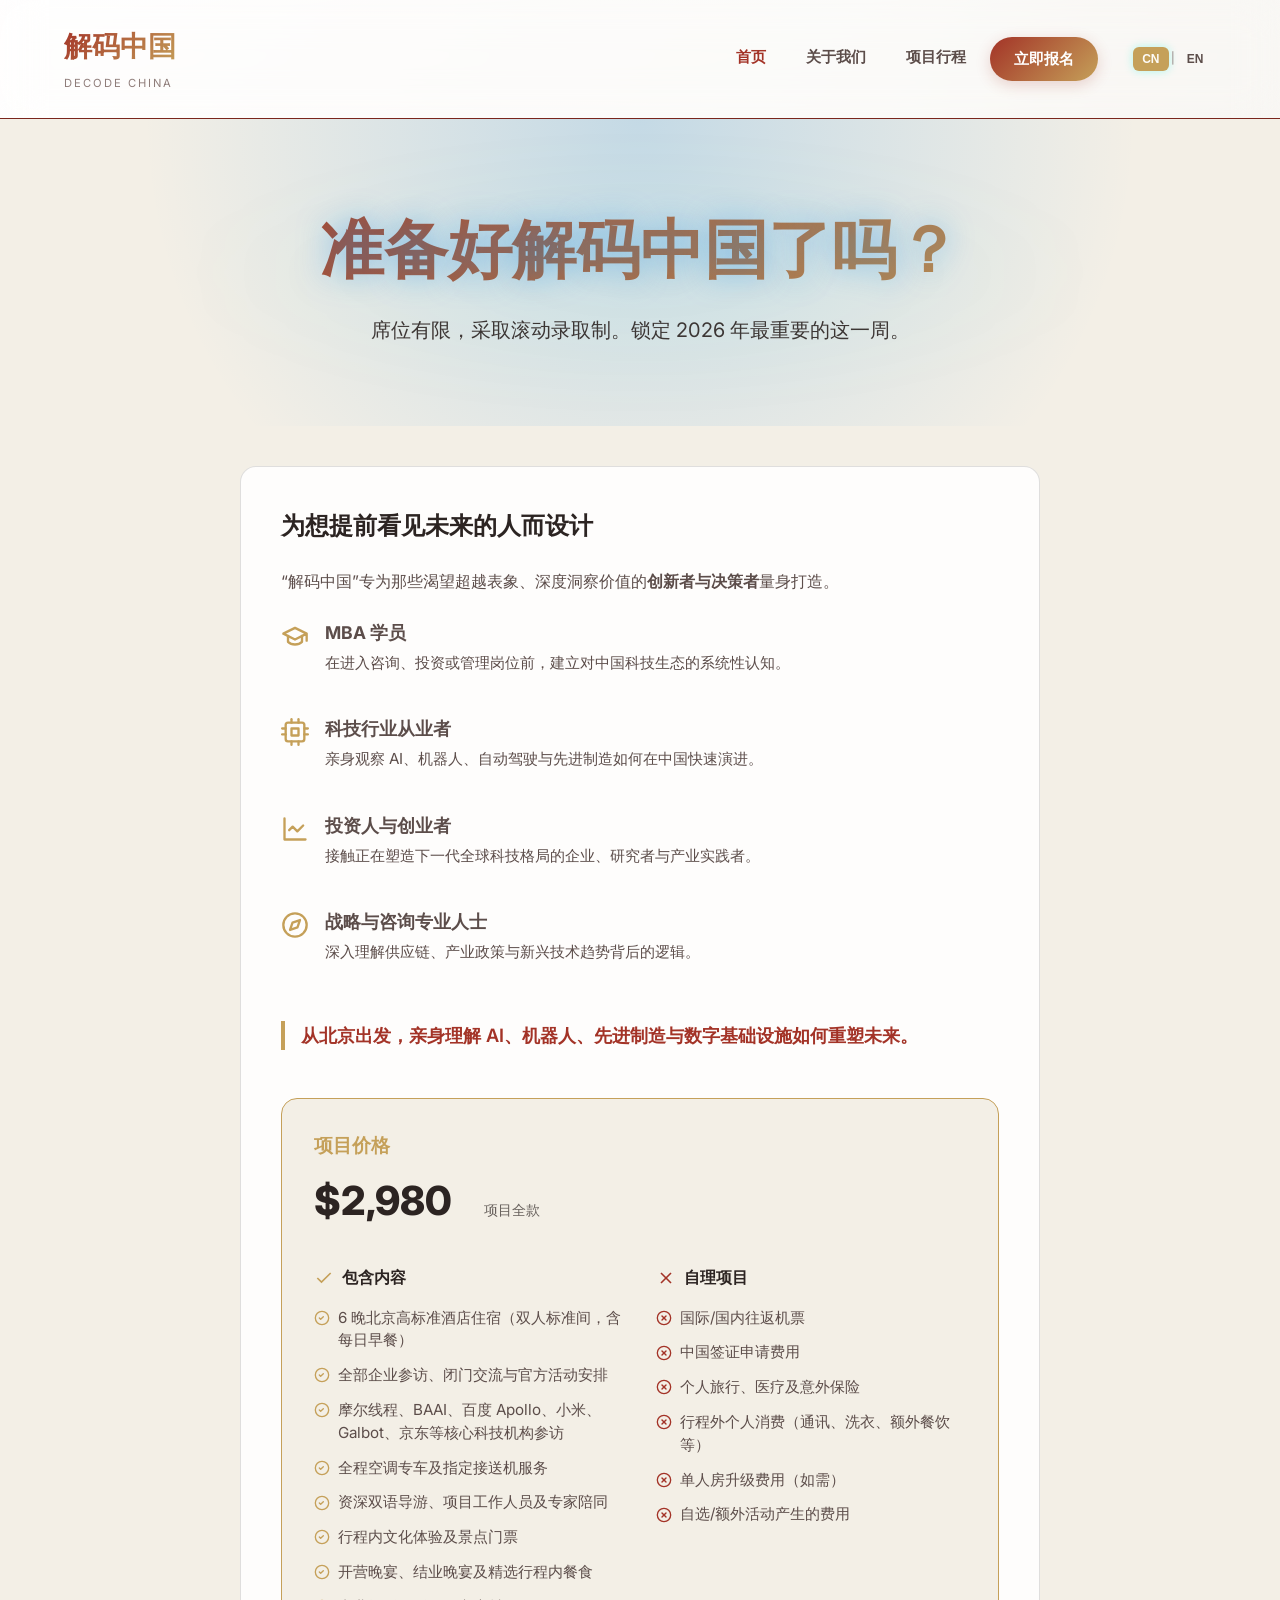
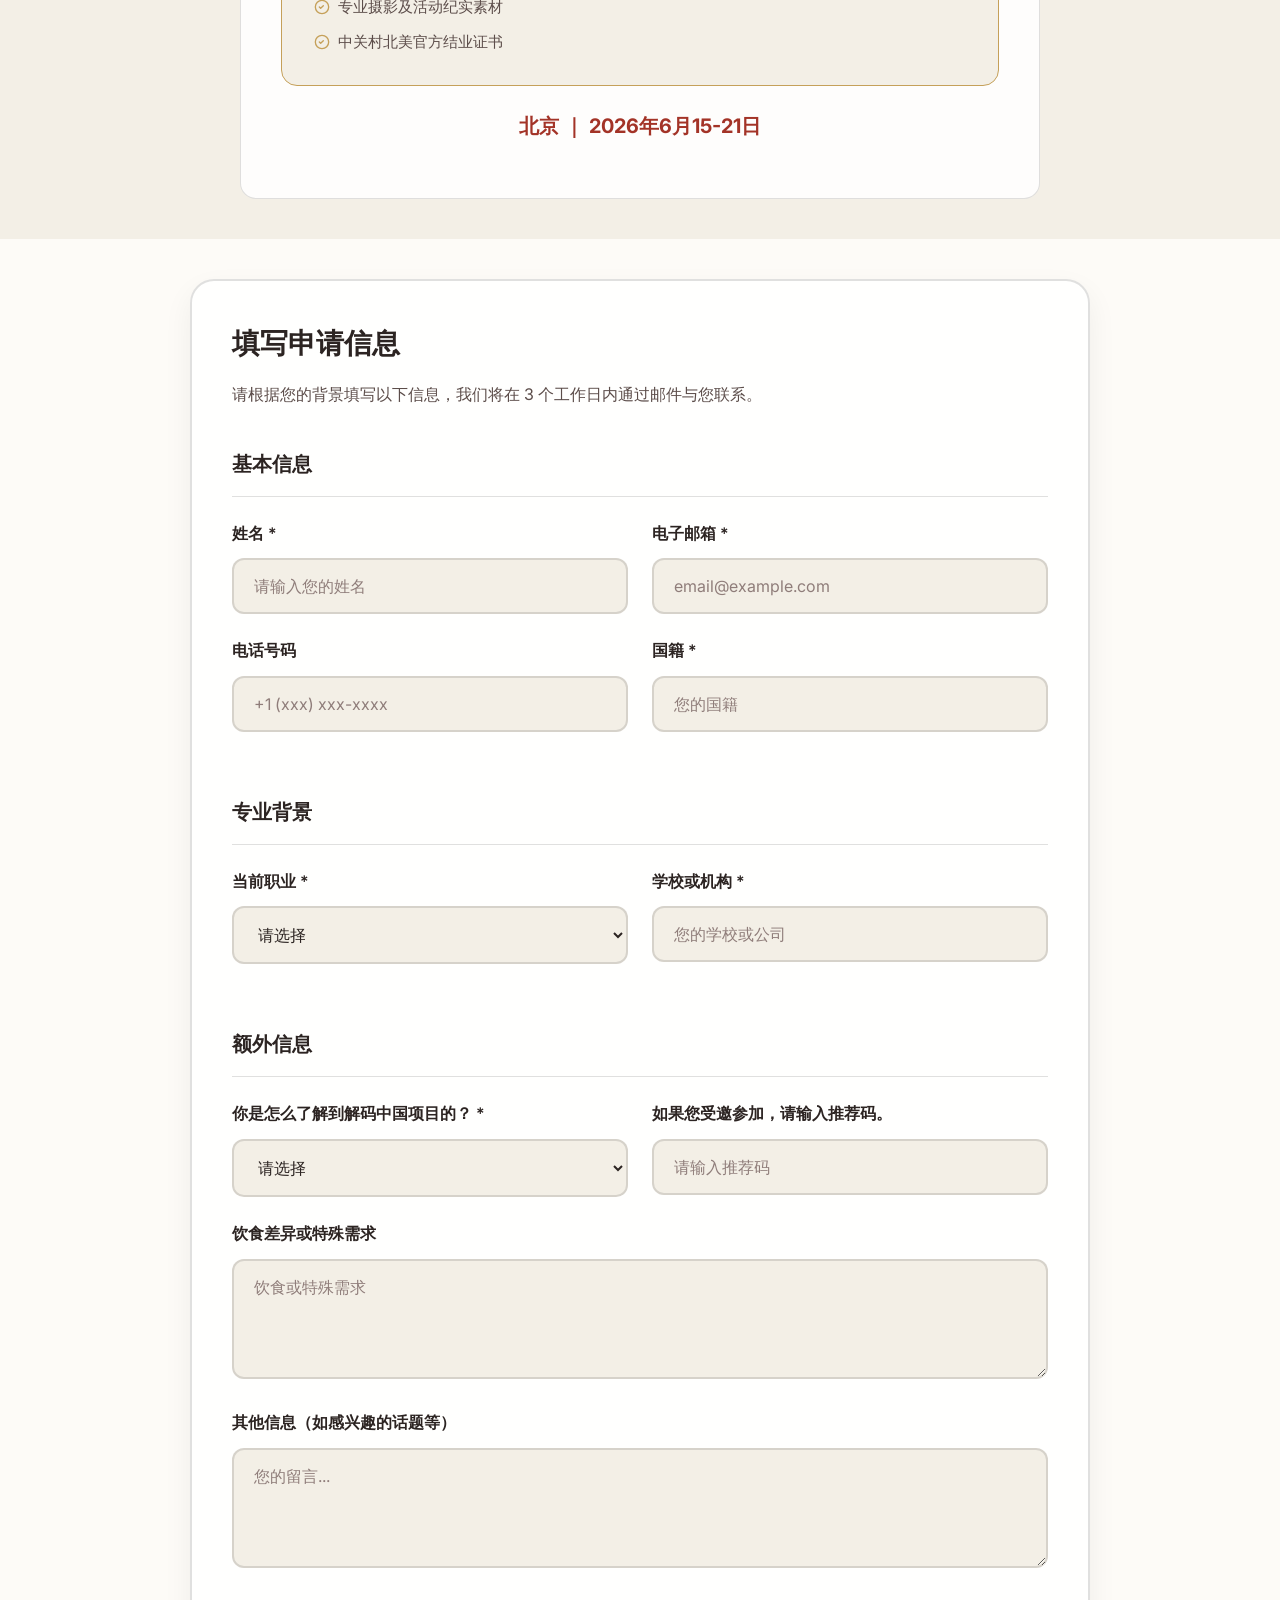
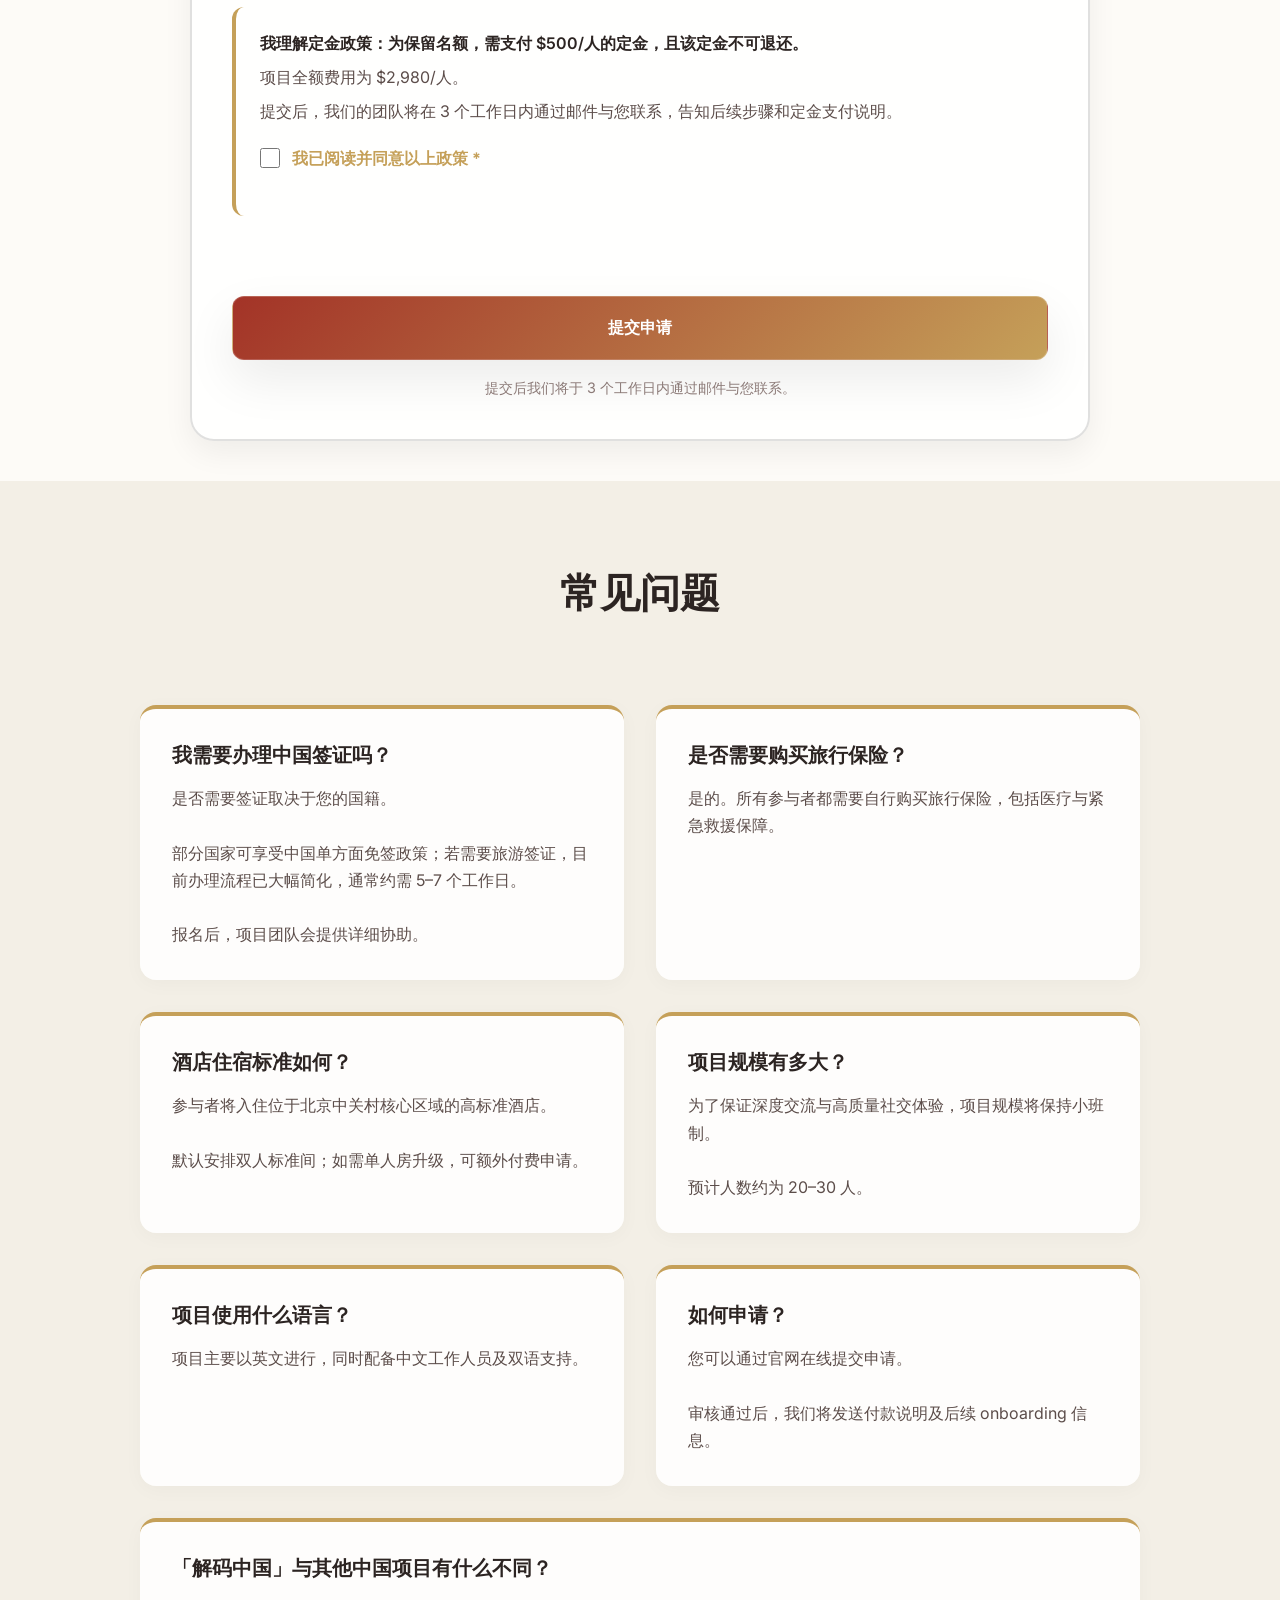
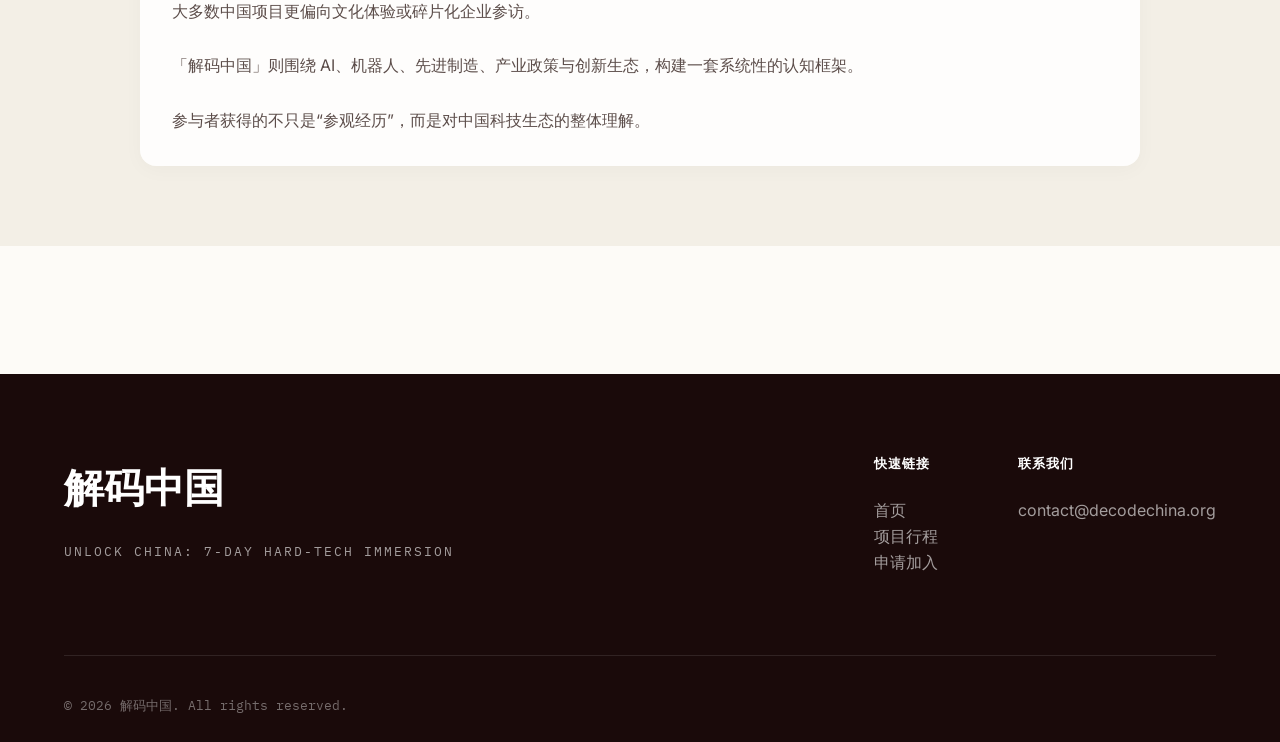
==== apply.html @ ecd3cbc9 "Initial commit for Decode China website" ====
<!DOCTYPE html>
<html lang="zh-CN">

<head>
    <meta charset="UTF-8">
    <meta name="viewport" content="width=device-width, initial-scale=1.0">
    <title>申请 | 解码中国</title>
    <meta name="description" content="解码中国申请 - Apply for Decode China">
    <link rel="stylesheet" href="css/style.css">
    <link
        href="https://fonts.googleapis.com/css2?family=Inter:wght@400;500;600&family=Playfair+Display:ital,wght@0,700;0,800;1,700&family=IBM+Plex+Mono:wght@400;500&family=Space+Grotesk:wght@600;700&display=swap"
        rel="stylesheet">
</head>

<body>
    <!-- 背景装饰图层 -->
    <div class="bg-decor">
        <div class="bg-grid"></div>
        <div class="bg-motif"></div>
        <div class="bg-shape shape-1"></div>
        <div class="bg-shape shape-2"></div>
        <div class="bg-shape shape-3"></div>
    </div>

    <!-- 导航栏 -->
    <nav class="navbar">
        <div class="container">
            <div class="nav-brand">
                <a href="index.html">
                    <h2>解码中国</h2>
                    <span class="subtitle">Decode China</span>
                </a>
            </div>
            <ul class="nav-menu">
                <li><a href="index.html"><span class="lang-zh">首页</span><span class="lang-en">Home</span></a></li>
                <li><a href="index.html#about"><span class="lang-zh">关于我们</span><span class="lang-en">About</span></a>
                </li>
                <li><a href="stories.html"><span class="lang-zh">项目行程</span><span class="lang-en">Itinerary</span></a>
                </li>
                <li><a href="apply.html#apply-form" class="active nav-btn-highlight"><span
                            class="lang-zh">立即报名</span><span class="lang-en">Apply Now</span></a></li>
                <li class="lang-switcher">
                    <button class="lang-btn" data-lang="zh">CN</button>
                    <span style="color: var(--text-muted); font-size: 0.7rem;">|</span>
                    <button class="lang-btn" data-lang="en">EN</button>
                </li>
            </ul>
        </div>
    </nav>

    <!-- 页面标题 -->
    <section class="page-hero">
        <div class="container">
            <h1
                style="background: var(--gradient-primary); -webkit-background-clip: text; background-clip: text; -webkit-text-fill-color: transparent;">
                <span class="lang-zh">准备好解码中国了吗？</span><span class="lang-en">READY TO UNLOCK CHINA?</span>
            </h1>
            <p class="page-description">
                <span class="lang-zh">席位有限，采取滚动录取制。锁定 2026 年最重要的这一周。</span>
                <span class="lang-en">Spots are limited and filled on a rolling basis. Secure your place in the most
                    important week of 2026.</span>
            </p>
        </div>
    </section>

    <!-- 申请说明 -->
    <section class="apply-info">
        <div class="container">
            <div class="info-box">
                <h2><span class="lang-zh">为想提前看见未来的人而设计</span><span class="lang-en">Built For People Who Want To See The
                        Future Early</span></h2>
                <p>
                    <span class="lang-zh">“解码中国”专为那些渴望超越表象、深度洞察价值的<strong>创新者与决策者</strong>量身打造。</span>
                    <span class="lang-en">Unlock China is built for <strong>driven professionals</strong> who want more
                        than headlines.</span>
                </p>

                <ul class="check-list" style="list-style: none;">
                    <li style="display: flex; gap: 1rem; margin-bottom: 1.5rem; align-items: flex-start;">
                        <svg style="flex-shrink: 0; margin-top: 0.2rem; color: var(--accent-gold);" width="28"
                            height="28" viewBox="0 0 24 24" fill="none" stroke="currentColor" stroke-width="2"
                            stroke-linecap="round" stroke-linejoin="round">
                            <path d="M22 10v6M2 10l10-5 10 5-10 5z" />
                            <path d="M6 12v5c3 3 9 3 12 0v-5" />
                        </svg>
                        <div>
                            <strong style="font-size: 1.1rem;"><span class="lang-zh">MBA 学员</span><span
                                    class="lang-en">MBA Student</span></strong>
                            <p style="margin-top: 0.25rem; font-size: 0.95rem; color: var(--text-secondary);">
                                <span class="lang-zh">在进入咨询、投资或管理岗位前，建立对中国科技生态的系统性认知。</span>
                                <span class="lang-en">Build firsthand understanding of China’s technology landscape
                                    before entering consulting, investing, or leadership roles.</span>
                            </p>
                        </div>
                    </li>
                    <li style="display: flex; gap: 1rem; margin-bottom: 1.5rem; align-items: flex-start;">
                        <svg style="flex-shrink: 0; margin-top: 0.2rem; color: var(--accent-gold);" width="28"
                            height="28" viewBox="0 0 24 24" fill="none" stroke="currentColor" stroke-width="2"
                            stroke-linecap="round" stroke-linejoin="round">
                            <rect x="4" y="4" width="16" height="16" rx="2" ry="2" />
                            <rect x="9" y="9" width="6" height="6" />
                            <line x1="9" y1="1" x2="9" y2="4" />
                            <line x1="15" y1="1" x2="15" y2="4" />
                            <line x1="9" y1="20" x2="9" y2="23" />
                            <line x1="15" y1="20" x2="15" y2="23" />
                            <line x1="20" y1="9" x2="23" y2="9" />
                            <line x1="20" y1="14" x2="23" y2="14" />
                            <line x1="1" y1="9" x2="4" y2="9" />
                            <line x1="1" y1="14" x2="4" y2="14" />
                        </svg>
                        <div>
                            <strong style="font-size: 1.1rem;"><span class="lang-zh">科技行业从业者</span><span
                                    class="lang-en">Tech Professionals</span></strong>
                            <p style="margin-top: 0.25rem; font-size: 0.95rem; color: var(--text-secondary);">
                                <span class="lang-zh">亲身观察 AI、机器人、自动驾驶与先进制造如何在中国快速演进。</span>
                                <span class="lang-en">See how AI, robotics, autonomous driving, and manufacturing are
                                    evolving inside China’s innovation ecosystem.</span>
                            </p>
                        </div>
                    </li>
                    <li style="display: flex; gap: 1rem; margin-bottom: 1.5rem; align-items: flex-start;">
                        <svg style="flex-shrink: 0; margin-top: 0.2rem; color: var(--accent-gold);" width="28"
                            height="28" viewBox="0 0 24 24" fill="none" stroke="currentColor" stroke-width="2"
                            stroke-linecap="round" stroke-linejoin="round">
                            <path d="M3 3v18h18" />
                            <path d="m19 9-5 5-4-4-3 3" />
                        </svg>
                        <div>
                            <strong style="font-size: 1.1rem;"><span class="lang-zh">投资人与创业者</span><span
                                    class="lang-en">Investors & Founders</span></strong>
                            <p style="margin-top: 0.25rem; font-size: 0.95rem; color: var(--text-secondary);">
                                <span class="lang-zh">接触正在塑造下一代全球科技格局的企业、研究者与产业实践者。</span>
                                <span class="lang-en">Meet the companies, researchers, and operators shaping the next
                                    generation of global technology.</span>
                            </p>
                        </div>
                    </li>
                    <li style="display: flex; gap: 1rem; margin-bottom: 1.5rem; align-items: flex-start;">
                        <svg style="flex-shrink: 0; margin-top: 0.2rem; color: var(--accent-gold);" width="28"
                            height="28" viewBox="0 0 24 24" fill="none" stroke="currentColor" stroke-width="2"
                            stroke-linecap="round" stroke-linejoin="round">
                            <circle cx="12" cy="12" r="10" />
                            <polygon points="16.24 7.76 14.12 14.12 7.76 16.24 9.88 9.88 16.24 7.76" />
                        </svg>
                        <div>
                            <strong style="font-size: 1.1rem;"><span class="lang-zh">战略与咨询专业人士</span><span
                                    class="lang-en">Strategists & Consultants</span></strong>
                            <p style="margin-top: 0.25rem; font-size: 0.95rem; color: var(--text-secondary);">
                                <span class="lang-zh">深入理解供应链、产业政策与新兴技术趋势背后的逻辑。</span>
                                <span class="lang-en">Develop deeper context around supply chains, industrial policy,
                                    and emerging technology trends.</span>
                            </p>
                        </div>
                    </li>
                </ul>

                <p
                    style="margin-top: 2.5rem; font-size: 1.15rem; font-weight: 600; color: var(--primary-red); line-height: 1.6; border-left: 4px solid var(--accent-gold); padding-left: 1rem;">
                    <span class="lang-zh">从北京出发，亲身理解 AI、机器人、先进制造与数字基础设施如何重塑未来。</span>
                    <span class="lang-en">Start from Beijing, experience firsthand how AI, robotics, advanced
                        manufacturing, and digital infrastructure are reshaping the future.</span>
                </p>
                <div class="pricing-card reveal"
                    style="margin-top: 3rem; background: var(--bg-secondary); padding: clamp(1.2rem, 5vw, 2rem); border-radius: 16px; border: 1px solid var(--accent-gold); box-sizing: border-box; overflow-wrap: break-word; word-wrap: break-word;">
                    <div class="price-header" style="margin-bottom: 2rem;">
                        <h3 style="color: var(--accent-gold); margin-bottom: 0.5rem;"><span
                                class="lang-zh">项目价格</span><span class="lang-en">Pricing</span></h3>
                        <div
                            style="display: flex; gap: clamp(1rem, 3vw, 2rem); align-items: baseline; flex-wrap: wrap;">
                            <div class="price-amount" style="font-size: clamp(2rem, 6vw, 2.5rem); font-weight: 800;">
                                $2,980</div>
                            <div class="price-label" style="font-size: 0.9rem; opacity: 0.7;">
                                <span class="lang-zh">项目全款</span><span class="lang-en">Full Program Fee</span>
                            </div>
                        </div>
                    </div>
                    <div class="pricing-details"
                        style="display: grid; grid-template-columns: repeat(auto-fit, minmax(min(100%, 250px), 1fr)); gap: 2rem;">
                        <div class="inclusion">
                            <h4
                                style="margin-bottom: 1rem; color: var(--text-primary); display: flex; align-items: center; gap: 0.5rem;">
                                <svg width="20" height="20" viewBox="0 0 24 24" fill="none" stroke="var(--accent-gold)"
                                    stroke-width="2">
                                    <polyline points="20 6 9 17 4 12"></polyline>
                                </svg><span class="lang-zh">包含内容</span><span class="lang-en">What's Included</span>
                            </h4>
                            <ul
                                style="list-style: none; font-size: 0.95rem; color: var(--text-secondary); line-height: 1.5; display: flex; flex-direction: column; gap: 0.75rem;">
                                <li style="display: flex; gap: 0.5rem; align-items: flex-start;"><svg
                                        style="flex-shrink: 0; margin-top: 0.2rem;" width="16" height="16"
                                        viewBox="0 0 24 24" fill="none" stroke="var(--accent-gold)" stroke-width="2"
                                        stroke-linecap="round" stroke-linejoin="round">
                                        <circle cx="12" cy="12" r="10" />
                                        <path d="M8 12l2 2 4-4" />
                                    </svg><span><span class="lang-zh">6 晚北京高标准酒店住宿（双人标准间，含每日早餐）</span><span
                                            class="lang-en">6 Nights Premium Hotel Stay in Beijing (Double occupancy,
                                            daily breakfast included)</span></span></li>
                                <li style="display: flex; gap: 0.5rem; align-items: flex-start;"><svg
                                        style="flex-shrink: 0; margin-top: 0.2rem;" width="16" height="16"
                                        viewBox="0 0 24 24" fill="none" stroke="var(--accent-gold)" stroke-width="2"
                                        stroke-linecap="round" stroke-linejoin="round">
                                        <circle cx="12" cy="12" r="10" />
                                        <path d="M8 12l2 2 4-4" />
                                    </svg><span><span class="lang-zh">全部企业参访、闭门交流与官方活动安排</span><span class="lang-en">All
                                            company visits, closed-door exchanges, and official activities</span></span>
                                </li>
                                <li style="display: flex; gap: 0.5rem; align-items: flex-start;"><svg
                                        style="flex-shrink: 0; margin-top: 0.2rem;" width="16" height="16"
                                        viewBox="0 0 24 24" fill="none" stroke="var(--accent-gold)" stroke-width="2"
                                        stroke-linecap="round" stroke-linejoin="round">
                                        <circle cx="12" cy="12" r="10" />
                                        <path d="M8 12l2 2 4-4" />
                                    </svg><span><span class="lang-zh">摩尔线程、BAAI、百度
                                            Apollo、小米、Galbot、京东等核心科技机构参访</span><span class="lang-en">Visits to Moore
                                            Threads, BAAI, Baidu Apollo, Xiaomi, Galbot, JD.com and other core tech
                                            institutions</span></span></li>
                                <li style="display: flex; gap: 0.5rem; align-items: flex-start;"><svg
                                        style="flex-shrink: 0; margin-top: 0.2rem;" width="16" height="16"
                                        viewBox="0 0 24 24" fill="none" stroke="var(--accent-gold)" stroke-width="2"
                                        stroke-linecap="round" stroke-linejoin="round">
                                        <circle cx="12" cy="12" r="10" />
                                        <path d="M8 12l2 2 4-4" />
                                    </svg><span><span class="lang-zh">全程空调专车及指定接送机服务</span><span class="lang-en">Full
                                            A/C transport and designated airport transfers</span></span></li>
                                <li style="display: flex; gap: 0.5rem; align-items: flex-start;"><svg
                                        style="flex-shrink: 0; margin-top: 0.2rem;" width="16" height="16"
                                        viewBox="0 0 24 24" fill="none" stroke="var(--accent-gold)" stroke-width="2"
                                        stroke-linecap="round" stroke-linejoin="round">
                                        <circle cx="12" cy="12" r="10" />
                                        <path d="M8 12l2 2 4-4" />
                                    </svg><span><span class="lang-zh">资深双语导游、项目工作人员及专家陪同</span><span
                                            class="lang-en">Bilingual guides, staff, and topic experts</span></span>
                                </li>
                                <li style="display: flex; gap: 0.5rem; align-items: flex-start;"><svg
                                        style="flex-shrink: 0; margin-top: 0.2rem;" width="16" height="16"
                                        viewBox="0 0 24 24" fill="none" stroke="var(--accent-gold)" stroke-width="2"
                                        stroke-linecap="round" stroke-linejoin="round">
                                        <circle cx="12" cy="12" r="10" />
                                        <path d="M8 12l2 2 4-4" />
                                    </svg><span><span class="lang-zh">行程内文化体验及景点门票</span><span class="lang-en">Cultural
                                            experiences and attraction tickets</span></span></li>
                                <li style="display: flex; gap: 0.5rem; align-items: flex-start;"><svg
                                        style="flex-shrink: 0; margin-top: 0.2rem;" width="16" height="16"
                                        viewBox="0 0 24 24" fill="none" stroke="var(--accent-gold)" stroke-width="2"
                                        stroke-linecap="round" stroke-linejoin="round">
                                        <circle cx="12" cy="12" r="10" />
                                        <path d="M8 12l2 2 4-4" />
                                    </svg><span><span class="lang-zh">开营晚宴、结业晚宴及精选行程内餐食</span><span
                                            class="lang-en">Welcome dinner, farewell dinner, and selected
                                            meals</span></span></li>
                                <li style="display: flex; gap: 0.5rem; align-items: flex-start;"><svg
                                        style="flex-shrink: 0; margin-top: 0.2rem;" width="16" height="16"
                                        viewBox="0 0 24 24" fill="none" stroke="var(--accent-gold)" stroke-width="2"
                                        stroke-linecap="round" stroke-linejoin="round">
                                        <circle cx="12" cy="12" r="10" />
                                        <path d="M8 12l2 2 4-4" />
                                    </svg><span><span class="lang-zh">专业摄影及活动纪实素材</span><span
                                            class="lang-en">Professional photography and documentary media</span></span>
                                </li>
                                <li style="display: flex; gap: 0.5rem; align-items: flex-start;"><svg
                                        style="flex-shrink: 0; margin-top: 0.2rem;" width="16" height="16"
                                        viewBox="0 0 24 24" fill="none" stroke="var(--accent-gold)" stroke-width="2"
                                        stroke-linecap="round" stroke-linejoin="round">
                                        <circle cx="12" cy="12" r="10" />
                                        <path d="M8 12l2 2 4-4" />
                                    </svg><span><span class="lang-zh">中关村北美官方结业证书</span><span class="lang-en">ZGC North
                                            America Official Completion Certificate</span></span></li>
                            </ul>
                        </div>
                        <div class="exclusion">
                            <h4
                                style="margin-bottom: 1rem; color: var(--text-primary); display: flex; align-items: center; gap: 0.5rem;">
                                <svg width="20" height="20" viewBox="0 0 24 24" fill="none" stroke="var(--primary-red)"
                                    stroke-width="2">
                                    <line x1="18" y1="6" x2="6" y2="18"></line>
                                    <line x1="6" y1="6" x2="18" y2="18"></line>
                                </svg><span class="lang-zh">自理项目</span><span class="lang-en">Self-Funded Items</span>
                            </h4>
                            <ul
                                style="list-style: none; font-size: 0.95rem; color: var(--text-secondary); line-height: 1.5; display: flex; flex-direction: column; gap: 0.75rem;">
                                <li style="display: flex; gap: 0.5rem; align-items: flex-start;"><svg
                                        style="flex-shrink: 0; margin-top: 0.2rem;" width="16" height="16"
                                        viewBox="0 0 24 24" fill="none" stroke="var(--primary-red)" stroke-width="2"
                                        stroke-linecap="round" stroke-linejoin="round">
                                        <circle cx="12" cy="12" r="10" />
                                        <line x1="15" y1="9" x2="9" y2="15" />
                                        <line x1="9" y1="9" x2="15" y2="15" />
                                    </svg><span><span class="lang-zh">国际/国内往返机票</span><span
                                            class="lang-en">International & Domestic Flights</span></span></li>
                                <li style="display: flex; gap: 0.5rem; align-items: flex-start;"><svg
                                        style="flex-shrink: 0; margin-top: 0.2rem;" width="16" height="16"
                                        viewBox="0 0 24 24" fill="none" stroke="var(--primary-red)" stroke-width="2"
                                        stroke-linecap="round" stroke-linejoin="round">
                                        <circle cx="12" cy="12" r="10" />
                                        <line x1="15" y1="9" x2="9" y2="15" />
                                        <line x1="9" y1="9" x2="15" y2="15" />
                                    </svg><span><span class="lang-zh">中国签证申请费用</span><span class="lang-en">China Visa
                                            Application Fees</span></span></li>
                                <li style="display: flex; gap: 0.5rem; align-items: flex-start;"><svg
                                        style="flex-shrink: 0; margin-top: 0.2rem;" width="16" height="16"
                                        viewBox="0 0 24 24" fill="none" stroke="var(--primary-red)" stroke-width="2"
                                        stroke-linecap="round" stroke-linejoin="round">
                                        <circle cx="12" cy="12" r="10" />
                                        <line x1="15" y1="9" x2="9" y2="15" />
                                        <line x1="9" y1="9" x2="15" y2="15" />
                                    </svg><span><span class="lang-zh">个人旅行、医疗及意外保险</span><span class="lang-en">Personal
                                            Travel, Medical & Accident Insurance</span></span></li>
                                <li style="display: flex; gap: 0.5rem; align-items: flex-start;"><svg
                                        style="flex-shrink: 0; margin-top: 0.2rem;" width="16" height="16"
                                        viewBox="0 0 24 24" fill="none" stroke="var(--primary-red)" stroke-width="2"
                                        stroke-linecap="round" stroke-linejoin="round">
                                        <circle cx="12" cy="12" r="10" />
                                        <line x1="15" y1="9" x2="9" y2="15" />
                                        <line x1="9" y1="9" x2="15" y2="15" />
                                    </svg><span><span class="lang-zh">行程外个人消费（通讯、洗衣、额外餐饮等）</span><span
                                            class="lang-en">Personal Expenses (Telecom, Laundry, Extra Meals,
                                            etc.)</span></span></li>
                                <li style="display: flex; gap: 0.5rem; align-items: flex-start;"><svg
                                        style="flex-shrink: 0; margin-top: 0.2rem;" width="16" height="16"
                                        viewBox="0 0 24 24" fill="none" stroke="var(--primary-red)" stroke-width="2"
                                        stroke-linecap="round" stroke-linejoin="round">
                                        <circle cx="12" cy="12" r="10" />
                                        <line x1="15" y1="9" x2="9" y2="15" />
                                        <line x1="9" y1="9" x2="15" y2="15" />
                                    </svg><span><span class="lang-zh">单人房升级费用（如需）</span><span class="lang-en">Single
                                            Room Upgrade Fee (If needed)</span></span></li>
                                <li style="display: flex; gap: 0.5rem; align-items: flex-start;"><svg
                                        style="flex-shrink: 0; margin-top: 0.2rem;" width="16" height="16"
                                        viewBox="0 0 24 24" fill="none" stroke="var(--primary-red)" stroke-width="2"
                                        stroke-linecap="round" stroke-linejoin="round">
                                        <circle cx="12" cy="12" r="10" />
                                        <line x1="15" y1="9" x2="9" y2="15" />
                                        <line x1="9" y1="9" x2="15" y2="15" />
                                    </svg><span><span class="lang-zh">自选/额外活动产生的费用</span><span class="lang-en">Fees for
                                            Optional/Extra Activities</span></span></li>
                            </ul>
                        </div>
                    </div>
                </div>

                <p class="highlight"
                    style="text-align: center; color: var(--primary-red); font-size: 1.25rem; font-weight: 700; margin-top: 1.5rem;">
                    <span class="lang-zh">北京 ｜ 2026年6月15-21日</span>
                    <span class="lang-en">Beijing, China ｜ June 15-21, 2026</span>
                </p>
            </div>
        </div>
    </section>

    <!-- 申请表单 -->
    <section class="apply-form-section" id="apply-form">
        <div class="container">
            <div class="form-container">
                <h2><span class="lang-zh">填写申请信息</span><span class="lang-en">Application Form</span></h2>
                <p class="form-intro">
                    <span class="lang-zh">请根据您的背景填写以下信息，我们将在 3 个工作日内通过邮件与您联系。</span>
                    <span class="lang-en">Please fill in the details below. We will contact you via email within 3
                        working days.</span>
                </p>

                <form id="application-form">
                    <!-- 基本信息 Basic Info -->
                    <div class="form-section">
                        <h3 class="section-title"><span class="lang-zh">基本信息</span><span class="lang-en">Basic
                                Information</span></h3>
                        <div class="form-row">
                            <div class="form-group">
                                <label for="name"><span class="lang-zh">姓名</span><span class="lang-en">Full Name</span>
                                    *</label>
                                <input type="text" id="name" name="name" required placeholder="Your full name">
                            </div>
                            <div class="form-group">
                                <label for="email"><span class="lang-zh">电子邮箱</span><span class="lang-en">Email
                                        Address</span> *</label>
                                <input type="email" id="email" name="email" required placeholder="email@example.com">
                            </div>
                        </div>
                        <div class="form-row">
                            <div class="form-group">
                                <label for="phone"><span class="lang-zh">电话号码</span><span class="lang-en">Phone
                                        Number</span></label>
                                <input type="tel" id="phone" name="phone" placeholder="+1 (xxx) xxx-xxxx">
                            </div>
                            <div class="form-group">
                                <label for="nationality"><span class="lang-zh">国籍</span><span
                                        class="lang-en">Nationality</span> *</label>
                                <input type="text" id="nationality" name="nationality" required
                                    placeholder="Your nationality">
                            </div>
                        </div>
                    </div>

                    <!-- 专业背景 Professional Background -->
                    <div class="form-section">
                        <h3 class="section-title"><span class="lang-zh">专业背景</span><span class="lang-en">Professional
                                Background</span></h3>
                        <div class="form-row">
                            <div class="form-group">
                                <label for="role"><span class="lang-zh">当前职业</span><span class="lang-en">Current
                                        Role</span> *</label>
                                <select id="role-zh" class="lang-zh" name="role" required>
                                    <option value="" disabled selected>请选择</option>
                                    <option value="MBA Student">MBA 在读</option>
                                    <option value="Graduate Student">硕士/博士在读</option>
                                    <option value="Strategy Consultant">战略顾问</option>
                                    <option value="VC / Investor">VC / 投资人</option>
                                    <option value="Corporate Strategist">企业战略人员</option>
                                    <option value="Other">其他</option>
                                </select>
                                <select id="role-en" class="lang-en" name="role_en" required>
                                    <option value="" disabled selected>Please select</option>
                                    <option value="MBA Student">MBA Student</option>
                                    <option value="Graduate Student">Graduate Student</option>
                                    <option value="Strategy Consultant">Strategy Consultant</option>
                                    <option value="VC / Investor">VC / Investor</option>
                                    <option value="Corporate Strategist">Corporate Strategist</option>
                                    <option value="Other">Other</option>
                                </select>
                            </div>
                            <div class="form-group">
                                <label for="organization"><span class="lang-zh">学校或机构</span><span class="lang-en">School
                                        or Organization</span> *</label>
                                <input type="text" id="organization" name="organization" required
                                    placeholder="Your university or company">
                            </div>
                        </div>
                    </div>

                    <!-- 其他信息 Other Details -->
                    <div class="form-section">
                        <h3 class="section-title"><span class="lang-zh">额外信息</span><span class="lang-en">Additional
                                Information</span></h3>
                        <div class="form-row">
                            <div class="form-group">
                                <label for="hear-about"><span class="lang-zh">你是怎么了解到解码中国项目的？</span><span
                                        class="lang-en">How did you hear about Unlock China?</span> *</label>
                                <select id="hear-about-zh" class="lang-zh" name="hear_about" required>
                                    <option value="" disabled selected>请选择</option>
                                    <option value="From a friend / colleague">朋友/同事推荐</option>
                                    <option value="Social media">社交媒体</option>
                                    <option value="Email / newsletter">邮件/新闻简报</option>
                                    <option value="University / school network">校友/学校网络</option>
                                    <option value="Other">其他</option>
                                </select>
                                <select id="hear-about-en" class="lang-en" name="hear_about_en" required>
                                    <option value="" disabled selected>Please select</option>
                                    <option value="From a friend / colleague">From a friend / colleague</option>
                                    <option value="Social media">Social media</option>
                                    <option value="Email / newsletter">Email / newsletter</option>
                                    <option value="University / school network">University / school network</option>
                                    <option value="Other">Other</option>
                                </select>
                            </div>
                            <div class="form-group">
                                <label for="referral"><span class="lang-en">If invited, please enter the
                                        referral code.</span><span class="lang-zh">如果您受邀参加，请输入推荐码。</span></label>
                                <input type="text" id="referral" name="referral" placeholder="Enter code">
                            </div>
                        </div>
                        <div class="form-group">
                            <label for="dietary"><span class="lang-en">Any dietary restrictions or accessibility
                                    needs?</span><span class="lang-zh">饮食差异或特殊需求</span></label>
                            <textarea id="dietary" name="dietary" rows="2"
                                placeholder="Dietary / Accessibility needs"></textarea>
                        </div>
                        <div class="form-group">
                            <label for="other-info"><span class="lang-zh">其他信息（如感兴趣的话题等）</span><span
                                    class="lang-en">Other Information (e.g. Topics of Interest, etc.)</span></label>
                            <textarea id="other-info" name="other_info" rows="2"
                                placeholder="Your message..."></textarea>
                        </div>

                        <!-- Policy Text Block -->
                        <div class="policy-text-block"
                            style="background: rgba(255,255,255,0.05); padding: 1.5rem; border-radius: 12px; margin: 2rem 0; border-left: 4px solid var(--accent-gold);">
                            <p style="font-weight: 600; color: var(--text-primary); margin-bottom: 0.5rem;">
                                <span class="lang-en">I understand the deposit policy: $500/person is required to
                                    reserve a spot, and is non-refundable.</span>
                                <span class="lang-zh">我理解定金政策：为保留名额，需支付 $500/人的定金，且该定金不可退还。</span>
                            </p>
                            <p style="color: var(--text-secondary); margin-bottom: 0.5rem;">
                                <span class="lang-en">The full program fee is $2,980/person.</span>
                                <span class="lang-zh">项目全额费用为 $2,980/人。</span>
                            </p>
                            <p style="color: var(--text-secondary);">
                                <span class="lang-en">After submitting, our team will reach out within 3 business days
                                    with next steps and deposit instructions.</span>
                                <span class="lang-zh">提交后，我们的团队将在 3 个工作日内通过邮件与您联系，告知后续步骤和定金支付说明。</span>
                            </p>

                            <div class="form-group checkbox-group"
                                style="display: flex; align-items: center; gap: 0.75rem; margin-top: 1.5rem;">
                                <input type="checkbox" id="policy-agree" name="policy_agree" required
                                    style="width: 20px; height: 20px; margin: 0; cursor: pointer; flex-shrink: 0;">
                                <label for="policy-agree"
                                    style="font-weight: 700; color: var(--accent-gold); cursor: pointer; margin: 0; line-height: 1.2; display: flex; align-items: center;">
                                    <span class="lang-zh">我已阅读并同意以上政策 *</span><span class="lang-en">I agree to the
                                        policy *</span>
                                </label>
                            </div>
                        </div>
                    </div>

                    <!-- 提交按钮 Submit -->
                    <div class="form-actions">
                        <button type="submit" class="btn btn-primary" id="submit-btn"
                            style="width: 100%; padding: 1.25rem;">
                            <span class="lang-zh">提交申请</span><span class="lang-en">Submit Application</span>
                        </button>
                        <p class="form-note" style="text-align: center; margin-top: 1rem;">
                            <span class="lang-zh">提交后我们将于 3 个工作日内通过邮件与您联系。</span>
                            <span class="lang-en">Our team will follow up within 3 business days via email.</span>
                        </p>
                    </div>
                </form>

                <!-- 成功消息 -->
                <div id="success-message" class="success-message" style="display: none;">
                    <div class="success-icon">✓</div>
                    <h3>提交成功！</h3>
                    <p>感谢您的申请。</p>
                    <p class="en">Thank you for your application.</p>
                    <button class="btn btn-secondary" onclick="location.reload()">提交另一份申请</button>
                </div>
            </div>
        </div>
    </section>

    <!-- 常见问题 -->
    <section class="faq-section">
        <div class="container">
            <h2><span class="lang-zh">常见问题</span><span class="lang-en">FAQ</span></h2>

            <div class="faq-list">
                <div class="faq-item">
                    <h4><span class="lang-zh">我需要办理中国签证吗？</span><span class="lang-en">Do I need a visa to enter
                            China?</span></h4>
                    <p>
                        <span class="lang-zh">是否需要签证取决于您的国籍。<br><br>部分国家可享受中国单方面免签政策；若需要旅游签证，目前办理流程已大幅简化，通常约需 5–7
                            个工作日。<br><br>报名后，项目团队会提供详细协助。</span>
                        <span class="lang-en">Visa requirements depend on your nationality.<br><br>Some countries are
                            eligible for China’s unilateral visa-free entry policy. For participants who require a
                            tourist visa, the process has become significantly simpler and typically takes around 5–7
                            business days.<br><br>Our team will provide guidance after registration.</span>
                    </p>
                </div>
                <div class="faq-item">
                    <h4><span class="lang-zh">是否需要购买旅行保险？</span><span class="lang-en">Is travel insurance
                            required?</span></h4>
                    <p>
                        <span class="lang-zh">是的。所有参与者都需要自行购买旅行保险，包括医疗与紧急救援保障。</span>
                        <span class="lang-en">Yes. All participants are required to obtain their own travel insurance,
                            including medical and emergency coverage.</span>
                    </p>
                </div>
                <div class="faq-item">
                    <h4><span class="lang-zh">酒店住宿标准如何？</span><span class="lang-en">What is the accommodation
                            standard?</span></h4>
                    <p>
                        <span class="lang-zh">参与者将入住位于北京中关村核心区域的高标准酒店。<br><br>默认安排双人标准间；如需单人房升级，可额外付费申请。</span>
                        <span class="lang-en">Participants will stay in a high-standard hotel located in Beijing’s
                            Zhongguancun core area.<br><br>Double occupancy is included by default. Single-room upgrades
                            may be available for an additional fee.</span>
                    </p>
                </div>
                <div class="faq-item">
                    <h4><span class="lang-zh">项目规模有多大？</span><span class="lang-en">How large is the cohort?</span></h4>
                    <p>
                        <span class="lang-zh">为了保证深度交流与高质量社交体验，项目规模将保持小班制。<br><br>预计人数约为 20–30 人。</span>
                        <span class="lang-en">The cohort is intentionally kept small to encourage meaningful
                            conversations and high-quality networking.<br><br>Expected cohort size: approximately 20–30
                            participants.</span>
                    </p>
                </div>


                <div class="faq-item">
                    <h4><span class="lang-zh">项目使用什么语言？</span><span class="lang-en">What language will the program be
                            conducted in?</span></h4>
                    <p>
                        <span class="lang-zh">项目主要以英文进行，同时配备中文工作人员及双语支持。</span>
                        <span class="lang-en">The primary language of the program will be English. Chinese-speaking
                            staff and bilingual support will also be available throughout the trip.</span>
                    </p>
                </div>
                <div class="faq-item">
                    <h4><span class="lang-zh">如何申请？</span><span class="lang-en">How do I apply?</span></h4>
                    <p>
                        <span class="lang-zh">您可以通过官网在线提交申请。<br><br>审核通过后，我们将发送付款说明及后续 onboarding 信息。</span>
                        <span class="lang-en">You can submit your application through the online application
                            form.<br><br>After review and confirmation, participants will receive payment instructions
                            and onboarding materials.</span>
                    </p>
                </div>
                <div class="faq-item" style="grid-column: 1 / -1;">
                    <h4><span class="lang-zh">「解码中国」与其他中国项目有什么不同？</span><span class="lang-en">What makes Unlock China
                            different from other China programs?</span></h4>
                    <p>
                        <span class="lang-zh">大多数中国项目更偏向文化体验或碎片化企业参访。<br><br>「解码中国」则围绕
                            AI、机器人、先进制造、产业政策与创新生态，构建一套系统性的认知框架。<br><br>参与者获得的不只是“参观经历”，而是对中国科技生态的整体理解。</span>
                        <span class="lang-en">Most China programs focus on broad cultural exposure or fragmented company
                            visits.<br><br>Unlock China is designed around a systems-level understanding of:<br>• AI
                            infrastructure<br>• robotics<br>• advanced manufacturing<br>• industrial policy<br>•
                            innovation ecosystems<br><br>Rather than isolated impressions, participants leave with a
                            structured framework for understanding China’s evolving technology landscape.</span>
                    </p>
                </div>
            </div>
        </div>
    </section>

    <!-- 页脚 -->
    <footer class="footer">
        <div class="container">
            <div class="footer-content">
                <div class="footer-brand">
                    <h3><span class="lang-zh">解码中国</span><span class="lang-en">Decode China</span></h3>
                    <p class="tagline">UNLOCK CHINA: 7-DAY HARD-TECH IMMERSION</p>
                </div>

                <div class="footer-links">
                    <div class="footer-section">
                        <h4><span class="lang-zh">快速链接</span><span class="lang-en">Quick Links</span></h4>
                        <ul>
                            <li><a href="index.html"><span class="lang-zh">首页</span><span
                                        class="lang-en">Home</span></a></li>
                            <li><a href="stories.html"><span class="lang-zh">项目行程</span><span
                                        class="lang-en">Itinerary</span></a></li>
                            <li><a href="apply.html"><span class="lang-zh">申请加入</span><span class="lang-en">Apply
                                        Now</span></a></li>
                        </ul>
                    </div>

                    <div class="footer-section">
                        <h4><span class="lang-zh">联系我们</span><span class="lang-en">Contact Us</span></h4>
                        <ul>
                            <li><a href="mailto:contact@decodechina.org">contact@decodechina.org</a></li>
                        </ul>
                    </div>
                </div>
            </div>

            <div class="footer-bottom">
                <p>&copy; 2026 <span class="lang-zh">解码中国</span><span class="lang-en">Decode China</span>. All rights
                    reserved.</p>
            </div>
        </div>
    </footer>

    <script src="js/main.js"></script>
</body>

</html>
---- css/style.css ----
/* ========================
   解码中国 - 科技蓝+绿主题全局样式
   ======================== */
* {
    margin: 0;
    padding: 0;
    box-sizing: border-box;
}

:root {
    /* 东方宣纸米色底色 */
    --bg-primary: #FDFBF7;
    --bg-secondary: #F3EFE6;
    --bg-accent: #EBE4D5;
    --bg-card: rgba(255, 255, 255, 0.85);

    /* 赤土与中国红交融的高级中和红点缀色 */
    --primary-red: #A33327;      
    --primary-red-light: #B83A2C;
    --primary-red-dark: #7A261D;
    
    /* 协调的暗金色作为辅助高亮色 */
    --secondary-red: #B8860B;    
    --accent-gold: #C5A059;      

    /* 渐变色 */
    --gradient-primary: linear-gradient(135deg, #A33327 0%, #C5A059 100%);
    --gradient-subtle: linear-gradient(135deg, rgba(163, 51, 39, 0.05) 0%, rgba(197, 160, 89, 0.05) 100%);

    /* 文字颜色 - 适配浅色背景 */
    --text-primary: #2C2422;
    --text-secondary: #5C4D4A;
    --text-muted: #8F7D7A;
    --text-white: #FFFFFF;
    /* 极致极简 - Hairline Dividers */
    --border-hairline: 1px solid rgba(0, 0, 0, 0.08);
    --border-color: rgba(0, 0, 0, 0.12);

    /* 阴影 */
    --shadow-sm: 0 4px 12px rgba(0, 0, 0, 0.04);
    --shadow-md: 0 12px 30px rgba(0, 0, 0, 0.06);
    --shadow-lg: 0 20px 50px rgba(0, 0, 0, 0.08);
    --shadow-glow: 0 0 30px rgba(192, 57, 43, 0.2);

    /* 字体系统 */
    --font-primary: 'Inter', system-ui, sans-serif;
    --font-serif: 'Playfair Display', serif;
    --font-mono: 'IBM Plex Mono', monospace;
    --font-display: 'Space Grotesk', sans-serif;

    /* 间距系统 */
    --container-max-width: 1440px;
    --spacing-xs: 0.75rem;
    --spacing-sm: 1.5rem;
    --spacing-md: 2.5rem;
    --spacing-lg: 5rem;
    --spacing-xl: 8rem;

    /* 表单专用间距 */
    --form-spacing-sm: 1rem;
    --form-spacing-md: 1.5rem;
    --form-spacing-lg: 2.5rem;

    /* 动画 */
    --transition: all 0.5s cubic-bezier(0.16, 1, 0.3, 1);
    --transition-slow: all 0.8s cubic-bezier(0.16, 1, 0.3, 1);
}

body {
    font-family: var(--font-primary);
    color: var(--text-primary);
    background: var(--bg-primary);
    line-height: 1.6;
    font-size: 16px;
    overflow-x: hidden;
}

/* ========================
   背景艺术 - 中国元素的抽象表达
   ======================== */
.bg-decor {
    position: fixed;
    top: 0;
    left: 0;
    width: 100%;
    height: 100%;
    z-index: -1;
    overflow: hidden;
    pointer-events: none;
    background: var(--bg-primary);
}

/* 主背景渐变 */
.bg-decor::before {
    content: '';
    position: absolute;
    width: 100%;
    height: 100%;
    top: 0;
    left: 0;
    background: radial-gradient(ellipse at 30% 20%, rgba(192, 57, 43, 0.06) 0%, transparent 50%),
                radial-gradient(ellipse at 70% 80%, rgba(200, 169, 110, 0.05) 0%, transparent 50%);
    background-size: cover;
    background-position: center;
    background-attachment: fixed;
    opacity: 0.8;
    animation: bgPulse 15s ease-in-out infinite alternate;
}

/* 渐变叠加层 */
.bg-decor::after {
    content: '';
    position: absolute;
    width: 100%;
    height: 100%;
    top: 0;
    left: 0;
    background:
        linear-gradient(135deg, rgba(255, 255, 255, 0.95) 0%, rgba(250, 250, 248, 0.85) 50%, rgba(245, 243, 240, 0.9) 100%),
        radial-gradient(ellipse at 0% 0%, rgba(192, 57, 43, 0.03) 0%, transparent 50%),
        radial-gradient(ellipse at 100% 100%, rgba(200, 169, 110, 0.03) 0%, transparent 50%),
        radial-gradient(ellipse at 50% 50%, rgba(255, 255, 255, 0.8) 0%, transparent 70%);
    z-index: 1;
}

@keyframes bgPulse {
    0% {
        opacity: 0.6;
    }
    100% {
        opacity: 1;
    }
}

/* 装饰图案 - 中国风 */
.bg-motif {
    position: absolute;
    top: 0;
    left: 0;
    width: 100%;
    height: 100%;
    background-image:
        radial-gradient(ellipse at 50% 50%, rgba(192, 57, 43, 0.04) 0%, transparent 60%),
        url("data:image/svg+xml,%3Csvg width='100' height='100' viewBox='0 0 100 100' xmlns='http://www.w3.org/2000/svg'%3E%3Cg fill='%23C0392B' fill-opacity='0.02'%3E%3Ccircle cx='50' cy='50' r='1'/%3E%3Cpath d='M50 50 L80 80 M50 50 L20 80 M50 50 L50 20' stroke='%23C0392B' stroke-opacity='0.015' stroke-width='0.5'/%3E%3C/g%3E%3C/svg%3E");
    background-size: 120% 120%, 100px 100px;
    background-position: center, top left;
    background-attachment: fixed, scroll;
    filter: blur(60px);
    opacity: 0.25;
    z-index: 2;
    animation: motifFloat 30s ease-in-out infinite;
}

@keyframes motifFloat {
    0%, 100% {
        transform: translate(0, 0) scale(1);
    }
    50% {
        transform: translate(-2%, 2%) scale(1.02);
    }
}

/* 抽象装饰形状 */
.bg-shape {
    position: absolute;
    opacity: 0.12;
    filter: blur(100px);
    border-radius: 50%;
    background: var(--gradient-primary);
    transition: var(--transition-slow);
}

.shape-1 {
    width: 400px;
    height: 400px;
    top: -100px;
    right: -100px;
    animation: float 20s ease-in-out infinite;
}

.shape-2 {
    width: 300px;
    height: 300px;
    bottom: -50px;
    left: -50px;
    background: linear-gradient(135deg, #C8A96E 0%, #D4A762 100%);
    animation: float 25s ease-in-out infinite reverse;
}

.shape-3 {
    width: 200px;
    height: 200px;
    top: 40%;
    left: 10%;
    opacity: 0.15;
    animation: float 18s ease-in-out infinite 2s;
}

@keyframes float {
    0%, 100% {
        transform: translate(0, 0) scale(1);
    }
    33% {
        transform: translate(30px, -50px) scale(1.1);
    }
    66% {
        transform: translate(-20px, 20px) scale(0.9);
    }
}

/* 连接网格背景 */
.bg-grid {
    position: absolute;
    top: 0;
    left: 0;
    width: 100%;
    height: 100%;
    background-image:
        linear-gradient(rgba(0, 0, 0, 0.025) 1px, transparent 1px),
        linear-gradient(90deg, rgba(0, 0, 0, 0.025) 1px, transparent 1px);
    background-size: 100px 100px;
    mask-image: radial-gradient(circle at center, black, transparent 80%);
}

.container {
    max-width: var(--container-max-width);
    margin: 0 auto;
    padding: 0 5%;
}

/* ========================
   导航栏 - 极致极简
   ======================== */
.navbar {
    background: var(--nav-bg);
    backdrop-filter: blur(20px);
    -webkit-backdrop-filter: blur(20px);
    border-bottom: 1px solid var(--primary-red-dark);
    position: sticky;
    top: 0;
    z-index: 1000;
    padding: 1.5rem 0;
    transition: var(--transition);
}

.navbar.scrolled {
    padding: 1rem 0;
    box-shadow: none;
    border-bottom: 2px solid var(--primary-red);
}

.navbar .container {
    display: flex;
    justify-content: space-between;
    align-items: center;
}

.nav-brand a {
    text-decoration: none;
    color: var(--text-primary);
}

.nav-brand h2 {
    font-family: var(--font-display);
    font-size: 1.75rem;
    font-weight: 700;
    background: var(--gradient-primary);
    -webkit-background-clip: text;
    -webkit-text-fill-color: transparent;
    background-clip: text;
}

.nav-brand .subtitle {
    font-size: 0.7rem;
    color: var(--text-muted);
    letter-spacing: 2px;
    text-transform: uppercase;
}

.nav-menu {
    display: flex;
    list-style: none;
    gap: 0.5rem;
}

.nav-menu a {
    text-decoration: none;
    color: var(--text-secondary);
    font-size: 0.95rem;
    font-weight: 600;
    padding: 0.5rem 1rem;
    transition: var(--transition);
    position: relative;
    display: inline-flex;
    align-items: center;
    justify-content: center;
}

.nav-menu a:hover,
.nav-menu a.active {
    color: var(--primary-red);
    background: transparent;
}

.nav-menu a.active {
    box-shadow: none;
}

/* ========================
   Hero 区域
   ======================== */
.hero {
    min-height: calc(100vh - 80px);
    padding: var(--spacing-xl) 0;
    text-align: left;
    position: relative;
    background: var(--bg-primary);
    display: flex;
    align-items: center;
}

.hero-container {
    display: flex;
    align-items: center;
    justify-content: space-between;
    gap: var(--spacing-lg);
}

.hero-content {
    max-width: 700px;
    flex: 1;
}

/* 装饰图案 */
.hero-illustration {
    flex: 0 0 auto;
    position: relative;
}

.hero-icon {
    font-size: 12rem;
    opacity: 0.15;
    filter: drop-shadow(0 20px 40px rgba(192, 57, 43, 0.1));
    animation: gentleFloat 8s ease-in-out infinite;
    line-height: 1;
}

@keyframes gentleFloat {
    0%, 100% {
        transform: translateY(0);
    }
    50% {
        transform: translateY(-15px);
    }
}

/* Hero Innovation Image */
.hero-image-wrapper {
    position: relative;
    width: 600px;
    height: 400px;
    border-radius: 24px;
    overflow: hidden;
    box-shadow: var(--glow-secondary);
    border: 1px solid var(--glass-border);
}

.hero-innovation-img {
    width: 100%;
    height: 100%;
    object-fit: cover;
    display: block;
}

.image-gradient-overlay {
    position: absolute;
    top: 0;
    left: 0;
    width: 100%;
    height: 100%;
    background: linear-gradient(to bottom, transparent 0%, var(--bg-primary) 100%),
                linear-gradient(to right, transparent 0%, var(--bg-primary) 100%);
    pointer-events: none;
}

@media (max-width: 992px) {
    .hero-image-wrapper {
        width: 100%;
        max-width: 500px;
        height: 300px;
        margin: 2rem auto 0;
    }
}

/* 响应式 */
@media (max-width: 900px) {
    .hero-container {
        flex-direction: column;
        text-align: center;
    }
    .hero-illustration {
        display: none;
    }
    .hero-content {
        max-width: 100%;
    }
    .cta-buttons {
        justify-content: center;
    }
}

.main-slogan {
    font-family: var(--font-serif);
    font-size: 5.5rem;
    font-weight: 700;
    line-height: 1.1;
    margin-bottom: var(--spacing-sm);
    color: var(--text-primary);
    letter-spacing: -2px;
}

.main-slogan-cn {
    font-size: 2.2rem;
    font-weight: 400;
    color: var(--text-secondary);
    margin-bottom: var(--spacing-md);
    font-family: var(--font-primary);
}

.sub-slogans {
    margin: var(--spacing-md) 0;
    border-left: 3px solid var(--primary-red);
    padding-left: var(--spacing-sm);
}

.slogan-item {
    background: transparent;
    border: none;
    padding: 0;
    margin: 0;
}

.slogan-item .en {
    font-family: var(--font-serif);
    font-size: 1.5rem;
    color: var(--text-primary);
    font-style: italic;
    font-weight: 500;
}

.cta-buttons {
    display: flex;
    gap: var(--spacing-sm);
    justify-content: flex-start;
    margin-top: var(--spacing-lg);
}

/* ========================
   按钮样式 - 中国红渐变
   ======================== */
.btn {
    display: inline-block;
    padding: 1rem 2.5rem;
    font-size: 1rem;
    font-weight: 600;
    text-decoration: none;
    border-radius: 12px;
    transition: var(--transition);
    border: none;
    cursor: pointer;
    font-family: var(--font-primary);
    position: relative;
    overflow: hidden;
}

.btn::before {
    content: '';
    position: absolute;
    top: 50%;
    left: 50%;
    width: 0;
    height: 0;
    border-radius: 50%;
    background: rgba(255, 255, 255, 0.3);
    transform: translate(-50%, -50%);
    transition: width 0.5s, height 0.5s;
}

.btn:hover::before {
    width: 300px;
    height: 300px;
}

.btn-primary {
    background: var(--gradient-primary);
    color: white;
    box-shadow: var(--shadow-lg);
    border: 1px solid rgba(255, 255, 255, 0.2);
}

.btn-primary:hover {
    transform: translateY(-3px) scale(1.02);
    box-shadow: var(--shadow-glow), 0 15px 35px rgba(0, 0, 0, 0.3);
}

.btn-secondary {
    background: transparent;
    color: var(--primary-red);
    border: 1px solid var(--primary-red);
}

.btn-secondary:hover {
    background: var(--primary-red);
    color: white;
    transform: translateY(-3px);
}

/* ========================
   区块标题
   ======================== */
.section-header {
    text-align: left;
    margin-bottom: var(--spacing-md);
    border-bottom: var(--border-hairline);
    padding-bottom: var(--spacing-xs);
    display: flex;
    justify-content: space-between;
    align-items: flex-end;
}

.section-header h2 {
    font-family: var(--font-serif);
    font-size: 3.5rem;
    font-weight: 700;
    color: var(--text-primary);
    margin-bottom: 0;
}

.divider {
    display: none;
}

/* ========================
   区块样式
   ======================== */
.intro,
.values,
.how-to-join {
    padding: var(--spacing-lg) 0;
    position: relative;
    border-bottom: var(--border-hairline);
    scroll-margin-top: 150px;
}

.intro {
    background: var(--bg-primary);
}

.values {
    background: var(--bg-secondary);
    position: relative;
    overflow: hidden;
}

.values::before {
    content: '';
    position: absolute;
    top: 0;
    left: 0;
    width: 100%;
    height: 100%;
    background: radial-gradient(ellipse at 50% 50%, rgba(192, 57, 43, 0.03) 0%, transparent 60%);
    filter: blur(30px);
    opacity: 0.5;
    z-index: 0;
}

.values>.container {
    position: relative;
    z-index: 1;
}

.how-to-join {
    background: var(--bg-primary);
    position: relative;
    overflow: hidden;
}

.how-to-join::before {
    content: '';
    position: absolute;
    top: 50%;
    left: 50%;
    transform: translate(-50%, -50%);
    width: 150%;
    height: 150%;
    background:
        radial-gradient(ellipse at 20% 30%, rgba(192, 57, 43, 0.04) 0%, transparent 40%),
        radial-gradient(ellipse at 80% 70%, rgba(200, 169, 110, 0.03) 0%, transparent 40%);
    filter: blur(40px);
    z-index: 0;
    animation: pulseGlow 20s ease-in-out infinite alternate;
}

.how-to-join>.container {
    position: relative;
    z-index: 1;
}

@keyframes pulseGlow {
    0% {
        opacity: 0.6;
        transform: translate(-50%, -50%) scale(1);
    }
    100% {
        opacity: 0.9;
        transform: translate(-50%, -50%) scale(1.1);
    }
}

.intro-content {
    max-width: 900px;
    margin: 0 0 var(--spacing-md);
    text-align: left;
}

.intro-content .lead {
    font-family: var(--font-serif);
    font-size: 2.8rem;
    color: var(--text-primary);
    margin-bottom: var(--spacing-sm);
    font-weight: 500;
    line-height: 1.2;
}

.intro-content p {
    color: var(--text-secondary);
    font-size: 1.25rem;
    line-height: 1.8;
}

/* 统计数据 */
.stats {
    display: grid;
    grid-template-columns: repeat(auto-fit, minmax(220px, 1fr));
    gap: 0;
    margin-top: var(--spacing-lg);
    border-top: var(--border-hairline);
}

.stat-item {
    text-align: left;
    padding: var(--spacing-md) 0;
    background: transparent;
    border: none;
    border-right: var(--border-hairline);
    padding-left: var(--spacing-sm);
    border-radius: 0;
}

.stat-item:last-child {
    border-right: none;
}

.stat-item:hover {
    transform: none;
    box-shadow: none;
    background: var(--bg-accent);
}

.stat-number {
    font-family: var(--font-mono);
    font-size: 3.5rem;
    font-weight: 500;
    color: var(--primary-red);
    margin-bottom: 0.5rem;
}

.stat-label {
    font-family: var(--font-mono);
    font-size: 0.8rem;
    text-transform: uppercase;
    letter-spacing: 2px;
    color: var(--text-muted);
}

/* 价值卡片 - 玻璃态效果 */
.values-grid {
    display: grid;
    grid-template-columns: repeat(auto-fit, minmax(280px, 1fr));
    gap: var(--spacing-md);
}

.value-card {
    padding: var(--spacing-md);
    background: var(--bg-accent);
    backdrop-filter: blur(20px);
    -webkit-backdrop-filter: blur(20px);
    border: 1px solid var(--glass-border);
    border-radius: 16px;
    text-align: left;
    transition: var(--transition);
    display: flex;
    flex-direction: column;
    justify-content: flex-start;
    box-shadow: 0 4px 30px rgba(0, 0, 0, 0.05);
}

.value-card:hover {
    background: rgba(255, 255, 255, 0.9);
    transform: translateY(-5px);
    box-shadow: 0 8px 40px rgba(192, 57, 43, 0.08);
    border-color: rgba(192, 57, 43, 0.15);
}

.value-icon {
    font-size: 2.5rem;
    margin-bottom: var(--spacing-sm);
    opacity: 0.5;
}

.value-card h3 {
    font-family: var(--font-serif);
    font-size: 1.5rem;
    color: var(--text-primary);
    margin-bottom: var(--spacing-sm);
    font-weight: 600;
}

.value-card p {
    color: var(--text-secondary);
    line-height: 1.7;
    font-size: 1.1rem;
}

/* 步骤流程 */
.join-grid {
    display: flex;
    flex-direction: column;
    gap: var(--spacing-md);
    margin-bottom: var(--spacing-lg);
}

.join-step {
    display: flex;
    align-items: flex-start;
    gap: var(--spacing-sm);
    text-align: left;
    padding: var(--spacing-sm) 0;
    border-bottom: var(--border-hairline);
    background: transparent;
}

.join-step:hover {
    transform: none;
    border-color: var(--primary-red);
    box-shadow: none;
}

.step-number {
    font-family: var(--font-mono);
    font-size: 1.5rem;
    font-weight: 500;
    color: var(--primary-red);
    margin-bottom: 0;
    min-width: 60px;
}

.join-step h3 {
    font-family: var(--font-serif);
    font-size: 1.5rem;
    color: var(--text-primary);
    margin-bottom: 0.5rem;
}

.join-cta {
    text-align: center;
    background: var(--bg-accent);
    border: var(--border-hairline);
    padding: var(--spacing-lg) var(--spacing-md);
    border-radius: 0;
}

.join-cta h3 {
    font-size: 2rem;
    color: var(--text-primary);
    margin-bottom: 0.5rem;
    font-weight: 700;
}

.join-cta .en {
    color: var(--text-secondary);
    margin-bottom: var(--spacing-md);
    font-style: italic;
    font-size: 1.1rem;
}

/* ========================
   页脚
   ======================== */
.footer {
    background: #1A0A0A;
    border-top: none;
    padding: var(--spacing-lg) 0 var(--spacing-md);
    margin-top: var(--spacing-xl);
    color: var(--text-white);
}

.footer-content {
    display: flex;
    justify-content: space-between;
    gap: var(--spacing-lg);
    margin-bottom: var(--spacing-lg);
}

.footer-brand h3 {
    font-family: var(--font-serif);
    font-size: 2.5rem;
    margin-bottom: var(--spacing-sm);
    color: var(--text-white);
}

.footer-brand .tagline {
    font-family: var(--font-mono);
    text-transform: uppercase;
    letter-spacing: 2px;
    font-size: 0.8rem;
    opacity: 0.6;
}

.footer-links {
    display: flex;
    gap: var(--spacing-lg);
}

.footer-section h4 {
    font-family: var(--font-mono);
    text-transform: uppercase;
    font-size: 0.8rem;
    margin-bottom: var(--spacing-sm);
    color: var(--text-white);
    letter-spacing: 1px;
}

.footer-section ul {
    list-style: none;
}

.footer-section a {
    color: rgba(255, 255, 255, 0.6);
    text-decoration: none;
    transition: var(--transition);
}

.footer-section a:hover {
    color: var(--text-white);
}

.footer-bottom {
    text-align: left;
    padding-top: var(--spacing-md);
    border-top: 1px solid rgba(255, 255, 255, 0.1);
    font-size: 0.8rem;
    color: rgba(255, 255, 255, 0.4);
    font-family: var(--font-mono);
}

/* ========================
   页面标题
   ======================== */
.page-hero {
    padding: var(--spacing-lg) 0;
    text-align: center;
    background: var(--bg-secondary);
    background-image: radial-gradient(circle at 50% 0%, rgba(9, 132, 227, 0.2) 0%, transparent 70%);
    position: relative;
    overflow: hidden;
    border-bottom: 1px solid var(--glass-border);
}

.page-hero::before {
    content: '';
    position: absolute;
    top: 0;
    left: 0;
    width: 100%;
    height: 100%;
    background: radial-gradient(ellipse at 50% 50%, rgba(0, 209, 178, 0.05) 0%, transparent 60%);
    filter: blur(50px);
    opacity: 0.8;
    z-index: 0;
}

.page-hero h1 {
    font-family: var(--font-display);
    font-size: 4rem;
    font-weight: 800;
    color: #0984E3; /* Saturated Tech Blue */
    margin-bottom: var(--spacing-xs);
    text-shadow: 0 0 30px rgba(9, 132, 227, 0.4);
}

.page-subtitle {
    font-size: 1.25rem;
    color: var(--secondary-red); /* Tech Green for contrast */
    text-transform: uppercase;
    letter-spacing: 3px;
    margin-bottom: var(--spacing-sm);
    font-weight: 600;
}

.page-description {
    font-size: 1.25rem;
    color: var(--text-primary);
    max-width: 800px;
    margin: 0 auto;
    opacity: 0.9;
}

/* ========================
   筛选器
   ======================== */
.filters {
    padding: var(--spacing-md) 0;
    background:
        linear-gradient(180deg,
            rgba(255, 255, 255, 0.9) 0%,
            rgba(250, 248, 245, 0.95) 100%);
    backdrop-filter: blur(10px);
    -webkit-backdrop-filter: blur(10px);
    border-bottom: 1px solid rgba(0, 0, 0, 0.05);
}

.filter-group {
    display: flex;
    flex-wrap: wrap;
    gap: var(--spacing-sm);
    justify-content: center;
    margin-bottom: var(--spacing-md);
}

.filter-btn {
    padding: 0.75rem 1.5rem;
    background: var(--bg-card);
    border: 2px solid var(--border-color);
    border-radius: 24px;
    color: var(--text-secondary);
    font-size: 0.95rem;
    cursor: pointer;
    transition: var(--transition);
    font-family: var(--font-primary);
    font-weight: 500;
}

.filter-btn:hover {
    border-color: var(--primary-red);
    color: var(--primary-red);
}

.filter-btn.active {
    background: var(--gradient-primary);
    color: white;
    border-color: transparent;
    box-shadow: 0 4px 16px rgba(192, 57, 43, 0.3);
}

.search-box {
    max-width: 500px;
    margin: 0 auto;
}

.search-box input {
    width: 100%;
    padding: 1rem 1.5rem;
    background: var(--bg-card);
    border: 2px solid var(--border-color);
    border-radius: 24px;
    color: var(--text-primary);
    font-size: 1rem;
    font-family: var(--font-primary);
    transition: var(--transition);
}

.search-box input::placeholder {
    color: var(--text-muted);
}

.search-box input:focus {
    outline: none;
    border-color: var(--primary-red);
    box-shadow: 0 0 20px rgba(192, 57, 43, 0.1);
}

/* ========================
   故事列表
   ======================== */
.stories-section {
    padding: var(--spacing-lg) 0;
    background: var(--bg-primary);
}

.loading {
    text-align: center;
    padding: var(--spacing-xl) 0;
}

.spinner {
    width: 60px;
    height: 60px;
    border: 4px solid var(--border-color);
    border-top-color: var(--primary-red);
    border-radius: 50%;
    animation: spin 1s linear infinite;
    margin: 0 auto var(--spacing-sm);
}

@keyframes spin {
    to {
        transform: rotate(360deg);
    }
}

.stories-grid {
    display: flex;
    flex-direction: column;
    gap: 2rem;
    max-width: 900px;
    margin: 0 auto;
}

.story-card {
    background: var(--bg-accent);
    border-radius: 20px;
    overflow: hidden;
    transition: all 0.4s cubic-bezier(0.16, 1, 0.3, 1);
    box-shadow: var(--shadow-md);
    border: 1px solid var(--glass-border);
    cursor: default;
    display: flex;
    flex-direction: column;
    width: 100%;
}

.story-card:hover {
    transform: translateY(-5px);
    box-shadow: var(--glow-secondary);
    border-color: var(--secondary-red);
}

.story-content {
    padding: 2.5rem;
    flex: 1;
    display: flex;
    flex-direction: column;
    text-align: left;
}

.story-card h3 {
    font-family: var(--font-serif);
    font-size: 2rem;
    line-height: 1.3;
    margin: 1rem 0;
    color: var(--text-primary);
}

.story-excerpt {
    font-size: 1.1rem;
    line-height: 1.8;
    color: var(--text-secondary);
    margin-bottom: 0;
    /* Remove clamping to show full text */
    overflow: visible;
    flex: 1;
}

.story-tags {
    display: flex;
    flex-wrap: wrap;
    gap: 0.5rem;
}

.tag {
    padding: 0.4rem 1rem;
    background: var(--bg-accent);
    border: 1px solid var(--border-color);
    border-radius: 16px;
    font-size: 0.8rem;
    color: var(--primary-red);
    font-weight: 500;
}

.no-stories {
    text-align: center;
    padding: var(--spacing-xl) 0;
    color: var(--text-secondary);
}

/* ========================
   提交区块
   ======================== */
.submit-story {
    padding: var(--spacing-lg) 0;
    background: var(--bg-secondary);
}

.submit-box {
    text-align: center;
    background: var(--bg-card);
    border: 2px solid var(--border-color);
    padding: var(--spacing-lg);
    border-radius: 24px;
    max-width: 700px;
    margin: 0 auto;
}

.submit-box h2 {
    font-size: 2rem;
    color: var(--text-primary);
    margin-bottom: var(--spacing-sm);
    font-weight: 700;
}

.submit-box p {
    color: var(--text-secondary);
    margin-bottom: var(--spacing-md);
}

/* ========================
   模态框
   ======================== */
.modal {
    display: none;
    position: fixed;
    z-index: 2000;
    left: 0;
    top: 0;
    width: 100%;
    height: 100%;
    background-color: rgba(0, 0, 0, 0.5);
    overflow-y: auto;
}

.modal.active {
    display: flex;
    align-items: center;
    justify-content: center;
    padding: var(--spacing-md);
}

.modal-content {
    background: var(--bg-card);
    border: 2px solid var(--border-color);
    padding: var(--spacing-lg);
    border-radius: 24px;
    max-width: 700px;
    width: 100%;
    position: relative;
    margin: auto;
    box-shadow: var(--shadow-lg);
}

.modal-close {
    position: absolute;
    right: 1.5rem;
    top: 1.5rem;
    font-size: 2rem;
    color: var(--text-muted);
    cursor: pointer;
    line-height: 1;
    transition: var(--transition);
}

.modal-close:hover {
    color: var(--primary-red);
}

.modal-content h2 {
    font-size: 2rem;
    color: var(--text-primary);
    margin-bottom: var(--spacing-md);
    font-weight: 700;
}

/* ========================
   表单样式
   ======================== */
.apply-info {
    padding: var(--form-spacing-lg) 0;
    background: var(--bg-secondary);
}

.info-box {
    max-width: 800px;
    margin: 0 auto;
    padding: var(--form-spacing-lg);
    background: var(--bg-card);
    border: 1px solid var(--border-color);
    border-radius: 16px;
}

.info-box h2 {
    font-size: 1.5rem;
    color: var(--text-primary);
    margin-bottom: var(--form-spacing-md);
    font-weight: 700;
}

.info-box p {
    color: var(--text-secondary);
    margin-bottom: var(--form-spacing-sm);
    line-height: 1.6;
}

.check-list {
    list-style: none;
    margin: var(--form-spacing-md) 0;
}

.check-list li {
    color: var(--text-secondary);
    margin-bottom: var(--form-spacing-sm);
    padding-left: 0;
    line-height: 1.6;
}

.highlight {
    font-weight: 600;
    color: var(--primary-red);
    font-size: 1.1rem;
    margin-top: var(--form-spacing-md);
}

.apply-form-section {
    padding: var(--form-spacing-lg) 0;
    background: var(--bg-primary);
}

.form-container {
    max-width: 900px;
    margin: 0 auto;
    background: var(--bg-card);
    border: 2px solid var(--border-color);
    padding: var(--form-spacing-lg);
    border-radius: 24px;
    box-shadow: var(--shadow-md);
}

.form-container h2 {
    font-size: 1.75rem;
    color: var(--text-primary);
    margin-bottom: var(--form-spacing-sm);
    font-weight: 700;
}

.form-intro {
    color: var(--text-secondary);
    margin-bottom: var(--form-spacing-lg);
}

.form-section {
    margin-bottom: var(--form-spacing-lg);
}

.section-title {
    font-size: 1.25rem;
    color: var(--text-primary);
    margin-bottom: var(--form-spacing-md);
    padding-bottom: var(--form-spacing-sm);
    border-bottom: 1px solid var(--border-color);
    font-weight: 600;
}

.form-row {
    display: grid;
    grid-template-columns: repeat(auto-fit, minmax(280px, 1fr));
    gap: var(--form-spacing-md);
}

.form-group {
    margin-bottom: var(--form-spacing-md);
}

.form-group label {
    display: block;
    margin-bottom: 0.75rem;
    color: var(--text-primary);
    font-weight: 600;
}

.form-group input,
.form-group select,
.form-group textarea {
    width: 100%;
    padding: 1rem 1.25rem;
    background: var(--bg-secondary);
    border: 2px solid var(--border-color);
    border-radius: 12px;
    color: var(--text-primary);
    font-size: 1rem;
    font-family: var(--font-primary);
    transition: var(--transition);
}

.form-group input::placeholder,
.form-group textarea::placeholder {
    color: var(--text-muted);
}

.form-group input:focus,
.form-group select:focus,
.form-group textarea:focus {
    outline: none;
    border-color: var(--primary-red);
    box-shadow: 0 0 20px rgba(192, 57, 43, 0.1);
    background: var(--bg-card);
}

.form-group textarea {
    resize: vertical;
    min-height: 120px;
}

.checkbox-group label {
    display: flex;
    align-items: center;
    gap: 0.75rem;
    font-weight: 400;
    cursor: pointer;
}

.checkbox-group input[type="checkbox"] {
    width: auto;
    cursor: pointer;
}

.form-actions {
    text-align: center;
    margin-top: var(--spacing-lg);
}

.form-note {
    margin-top: var(--spacing-sm);
    font-size: 0.9rem;
    color: var(--text-muted);
}

.success-message {
    text-align: center;
    padding: var(--spacing-lg);
}

.success-icon {
    width: 100px;
    height: 100px;
    background: var(--gradient-primary);
    color: white;
    border-radius: 50%;
    display: flex;
    align-items: center;
    justify-content: center;
    font-size: 4rem;
    margin: 0 auto var(--spacing-md);
    box-shadow: 0 8px 32px rgba(192, 57, 43, 0.3);
}

.success-message h3 {
    font-size: 2rem;
    color: var(--text-primary);
    margin-bottom: var(--spacing-sm);
    font-weight: 700;
}

.success-message p {
    color: var(--text-secondary);
    margin-bottom: var(--spacing-sm);
}

.success-message .en {
    font-style: italic;
    color: var(--text-muted);
    margin-bottom: var(--spacing-md);
}

/* ========================
   FAQ 区块
   ======================== */
.faq-section {
    padding: var(--spacing-lg) 0;
    background: var(--bg-secondary);
}

.faq-section h2 {
    font-size: 2.5rem;
    color: var(--text-primary);
    text-align: center;
    margin-bottom: var(--spacing-lg);
    font-weight: 700;
}

.faq-list {
    display: grid;
    grid-template-columns: repeat(auto-fit, minmax(320px, 1fr));
    gap: 2rem;
    max-width: 1000px;
    margin: 0 auto;
}

.faq-item {
    background: var(--bg-card);
    border-top: 4px solid var(--accent-gold);
    padding: 2rem;
    border-radius: 16px;
    box-shadow: 0 4px 20px rgba(0,0,0,0.03);
    transition: transform 0.3s ease, box-shadow 0.3s ease;
    display: flex;
    flex-direction: column;
}

.faq-item:hover {
    transform: translateY(-5px);
    box-shadow: 0 8px 30px rgba(0,0,0,0.08);
}

.faq-item h4 {
    font-size: 1.25rem;
    color: var(--text-primary);
    margin-bottom: 1rem;
    font-weight: 700;
    line-height: 1.4;
    display: flex;
    align-items: flex-start;
    gap: 0.5rem;
}

.faq-item p {
    color: var(--text-secondary);
    line-height: 1.7;
}

/* ========================
   Modern Vertical Timeline
   ======================== */
.timeline {
    position: relative;
    max-width: 900px;
    margin: 4rem auto;
    padding: 2rem 0 2rem 10px;
}
.timeline::before {
    content: '';
    position: absolute;
    top: 0;
    bottom: 0;
    left: 20px;
    width: 3px;
    background: linear-gradient(180deg, var(--bg-secondary) 0%, var(--primary-red) 50%, var(--accent-gold) 100%);
    border-radius: 4px;
}
.timeline-item {
    position: relative;
    padding-left: 60px;
    margin-bottom: 4rem;
}
.timeline-item:last-child {
    margin-bottom: 0;
}
.timeline-dot {
    position: absolute;
    left: 13.5px;
    top: 2rem;
    width: 16px;
    height: 16px;
    border-radius: 50%;
    background: var(--bg-secondary);
    border: 3px solid var(--primary-red);
    box-shadow: 0 0 12px rgba(163, 51, 39, 0.4);
    z-index: 2;
    transition: transform 0.4s cubic-bezier(0.175, 0.885, 0.32, 1.275), box-shadow 0.4s ease;
}
.timeline-item:hover .timeline-dot {
    transform: scale(1.4);
    border-color: var(--accent-gold);
    box-shadow: 0 0 20px rgba(197, 160, 89, 0.8);
    background: var(--bg-primary);
}
.timeline-content {
    background: var(--bg-card);
    padding: 2.5rem;
    border-radius: 20px;
    box-shadow: 0 5px 30px rgba(0,0,0,0.04);
    border-left: 4px solid transparent;
    transition: transform 0.4s ease, border-left-color 0.4s ease, box-shadow 0.4s ease;
}
.timeline-item:hover .timeline-content {
    transform: translateX(12px);
    border-left-color: var(--primary-red);
    box-shadow: 0 10px 40px rgba(0,0,0,0.08);
}
.timeline-tag {
    display: inline-block;
    background: rgba(163, 51, 39, 0.08);
    color: var(--primary-red);
    padding: 0.35rem 1rem;
    border-radius: 30px;
    font-size: 0.85rem;
    font-weight: 800;
    margin-bottom: 1.5rem;
    letter-spacing: 1px;
    text-transform: uppercase;
}
.timeline-title {
    font-size: 1.6rem;
    color: var(--text-primary);
    margin-bottom: 1.5rem;
    font-weight: 800;
    line-height: 1.3;
}
.timeline-desc {
    color: var(--text-secondary);
    line-height: 1.8;
    margin-bottom: 1.5rem;
    font-size: 1.05rem;
}
.timeline-desc b {
    color: var(--text-primary);
}
.timeline-location {
    display: inline-flex;
    align-items: center;
    gap: 0.6rem;
    background: var(--gradient-primary);
    color: transparent;
    -webkit-background-clip: text;
    background-clip: text;
    font-weight: 800;
    font-size: 1.1rem;
    margin-top: 1rem;
    padding-top: 1.5rem;
    border-top: 1px dashed var(--border-color);
}
.nav-btn-highlight {
    background: var(--gradient-primary);
    color: var(--text-white) !important;
    padding: 0.6rem 1.5rem !important;
    border-radius: 30px;
    font-weight: 700;
    box-shadow: 0 4px 15px rgba(163, 51, 39, 0.2);
    transition: transform 0.3s ease, box-shadow 0.3s ease;
}
.nav-btn-highlight:hover {
    transform: translateY(-2px);
    box-shadow: 0 6px 20px rgba(163, 51, 39, 0.4);
}

/* ========================
   Reveal 动画
   ======================== */
.reveal {
    opacity: 0;
    transform: translateY(30px);
    transition: opacity 0.8s ease, transform 0.8s ease;
}

.reveal.active {
    opacity: 1;
    transform: translateY(0);
}

.reveal-delay-1 {
    transition-delay: 0.1s;
}

.reveal-delay-2 {
    transition-delay: 0.2s;
}

.reveal-delay-3 {
    transition-delay: 0.3s;
}

.reveal-delay-4 {
    transition-delay: 0.4s;
}

/* ========================
   响应式设计
   ======================== */
@media (max-width: 768px) {
    .navbar .container {
        flex-direction: column;
        gap: var(--spacing-sm);
    }
    .nav-menu {
        flex-wrap: wrap;
        justify-content: center;
    }
    .main-slogan {
        font-size: 2.5rem;
    }
    .main-slogan-cn {
        font-size: 1.75rem;
    }
    .cta-buttons {
        flex-direction: column;
    }
    .stats {
        grid-template-columns: repeat(2, 1fr);
    }
    .footer-content {
        flex-direction: column;
        gap: var(--spacing-md);
    }
    .footer-brand h3 {
        font-size: 1.8rem;
    }
    .footer-links {
        flex-direction: column;
        gap: var(--spacing-sm);
    }
    .stories-grid {
        grid-template-columns: 1fr;
    }
    .form-row {
        grid-template-columns: 1fr;
    }
    .page-hero h1 {
        font-size: 2.5rem;
    }
}

@media (max-width: 480px) {
    :root {
        --spacing-lg: 3rem;
        --spacing-xl: 4rem;
    }
    .main-slogan {
        font-size: 2rem;
    }
    .section-header h2 {
        font-size: 2rem;
    }
    .stats {
        grid-template-columns: 1fr;
    }
}

/* ========================
   多语言切换器 Language Switcher
   ======================== */
html[lang="en"] .lang-zh { display: none !important; }
html[lang="zh"] .lang-en { display: none !important; }

.lang-switcher {
    display: flex;
    gap: 2px;
    align-items: center;
    background: rgba(255, 255, 255, 0.05);
    padding: 3px;
    border-radius: 8px;
    border: 1px solid var(--glass-border);
    margin-left: 1.5rem;
    backdrop-filter: blur(5px);
}

.lang-btn {
    background: transparent;
    border: none;
    color: var(--text-secondary);
    font-size: 0.75rem;
    font-weight: 600;
    cursor: pointer;
    padding: 0.3rem 0.6rem;
    border-radius: 6px;
    transition: all 0.3s ease;
    text-transform: uppercase;
}

.lang-btn:hover {
    color: var(--text-primary);
    background: rgba(255, 255, 255, 0.1);
}

.lang-btn.active {
    color: var(--bg-primary);
    background: var(--accent-gold);
    box-shadow: 0 0 10px rgba(0, 245, 212, 0.3);
}

/* 适配移动端导航 */
@media (max-width: 768px) {
    .lang-switcher {
        margin: 1rem 0;
        justify-content: center;
        width: fit-content;
    }
}
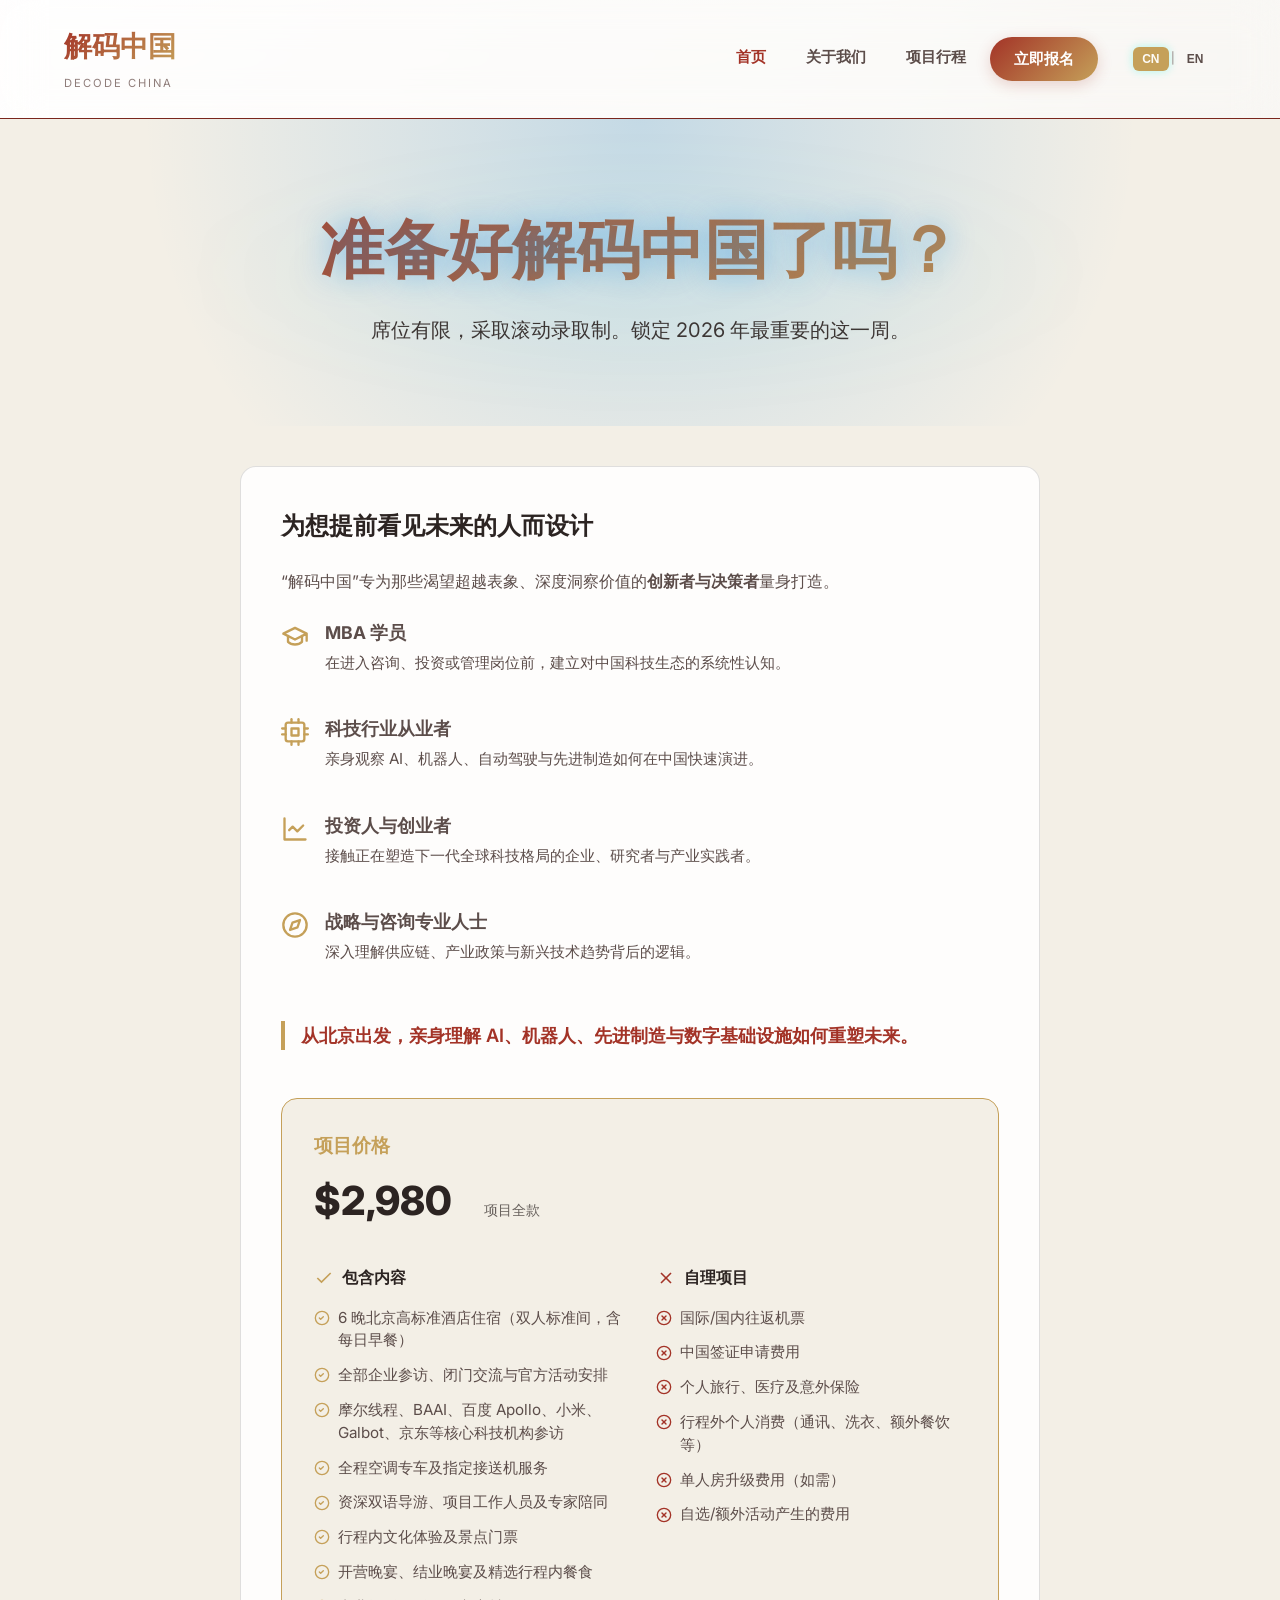
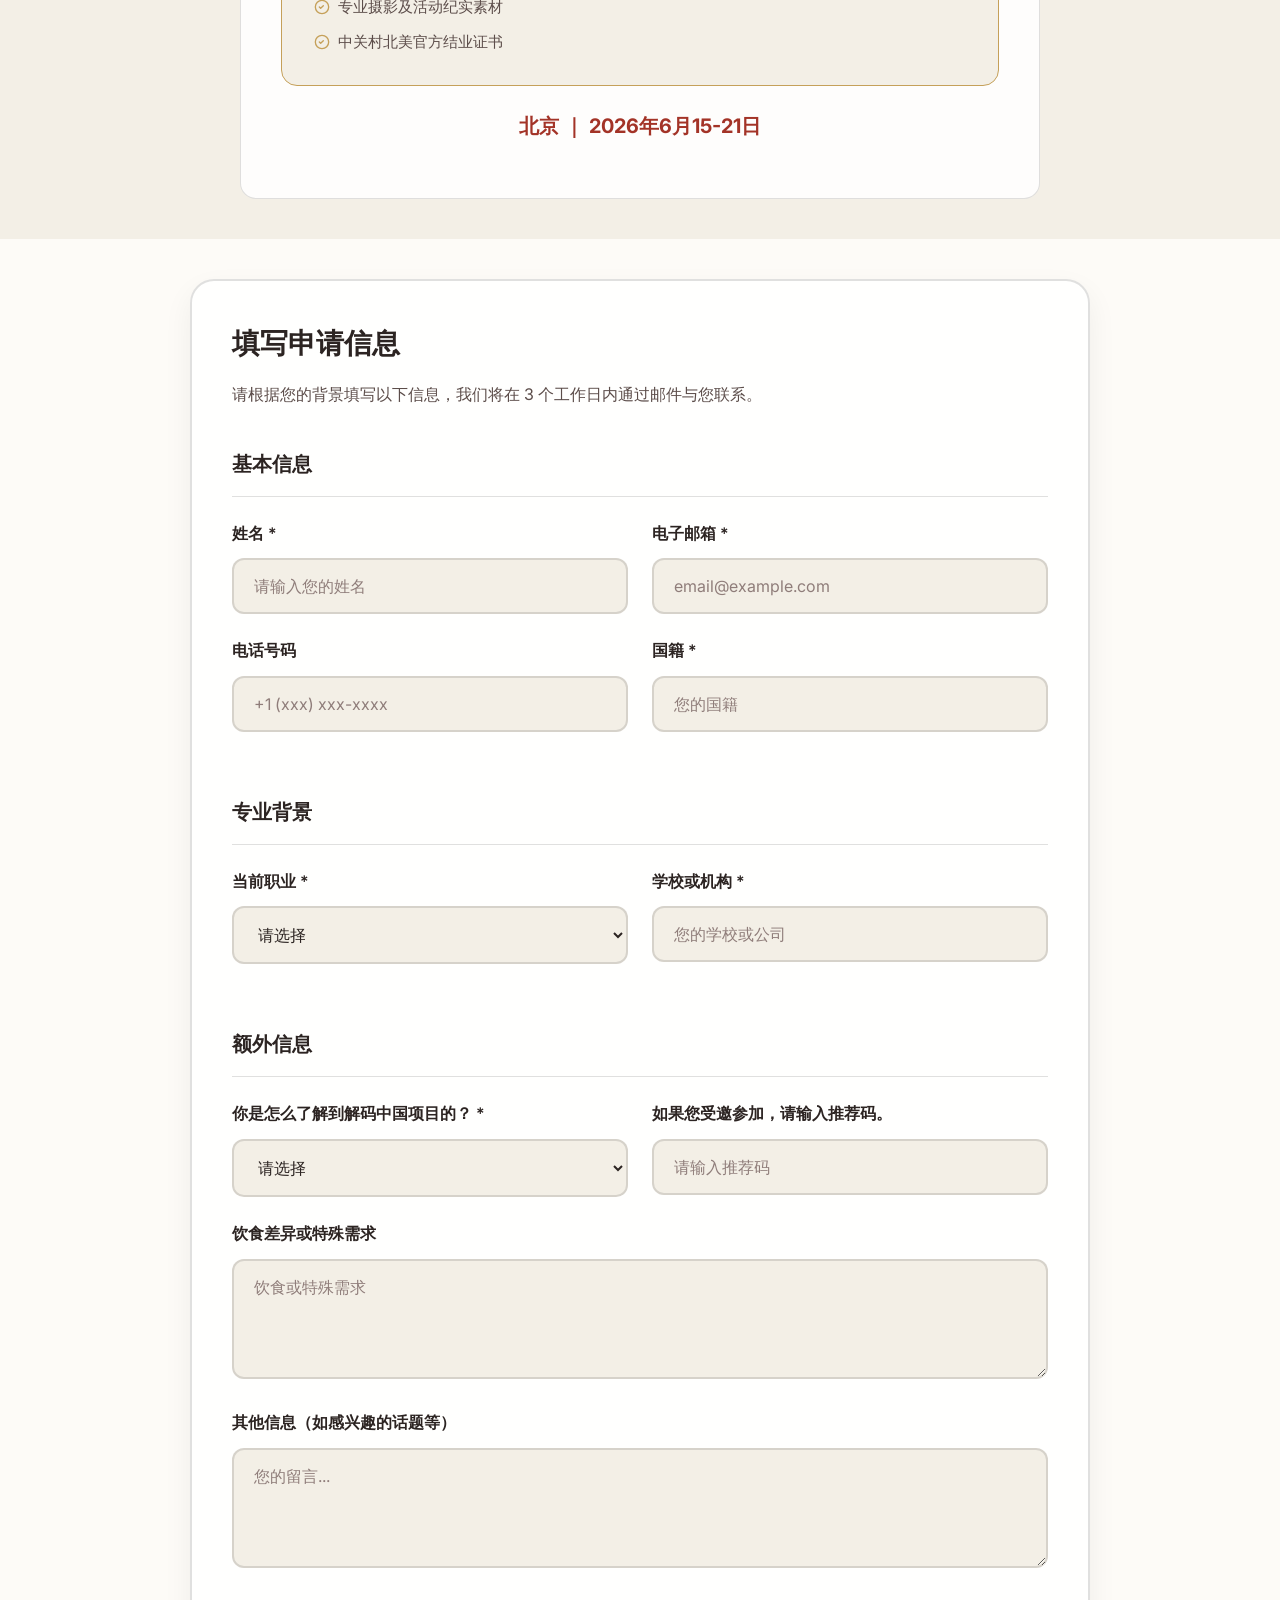
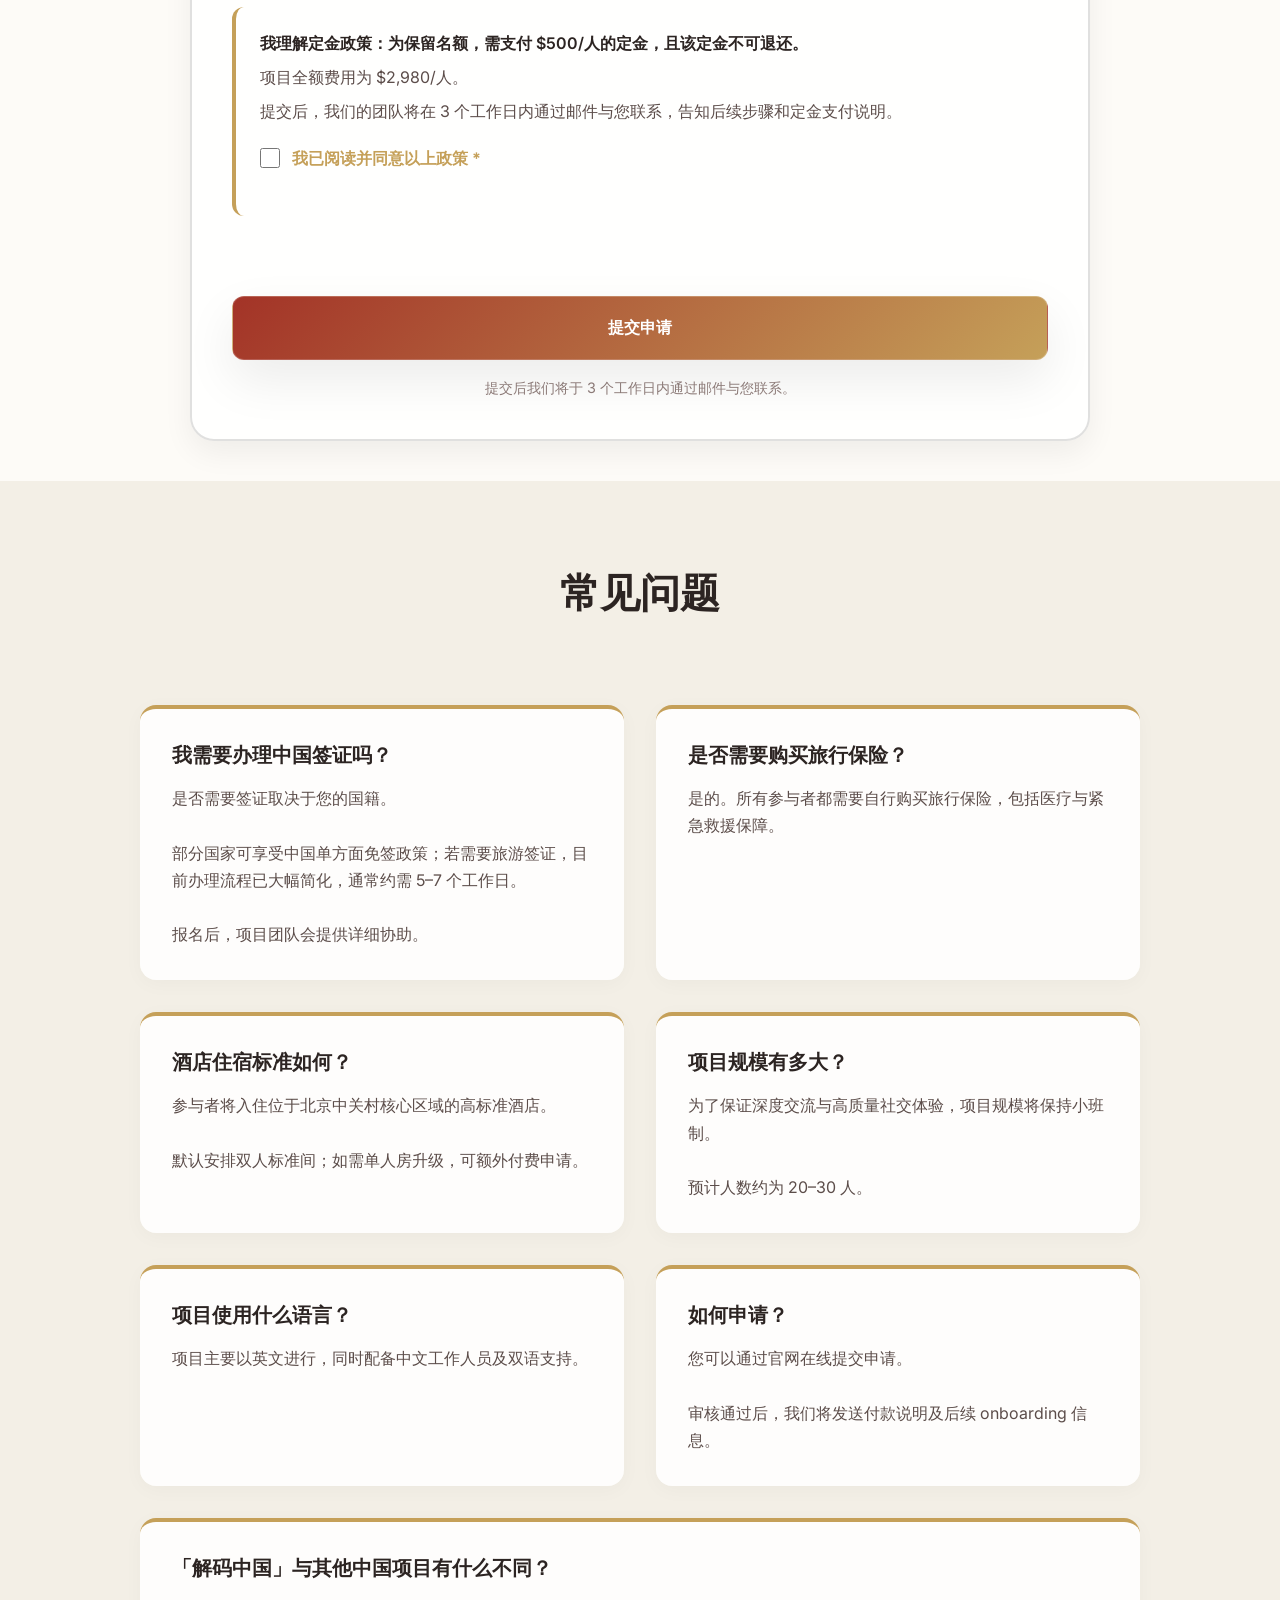
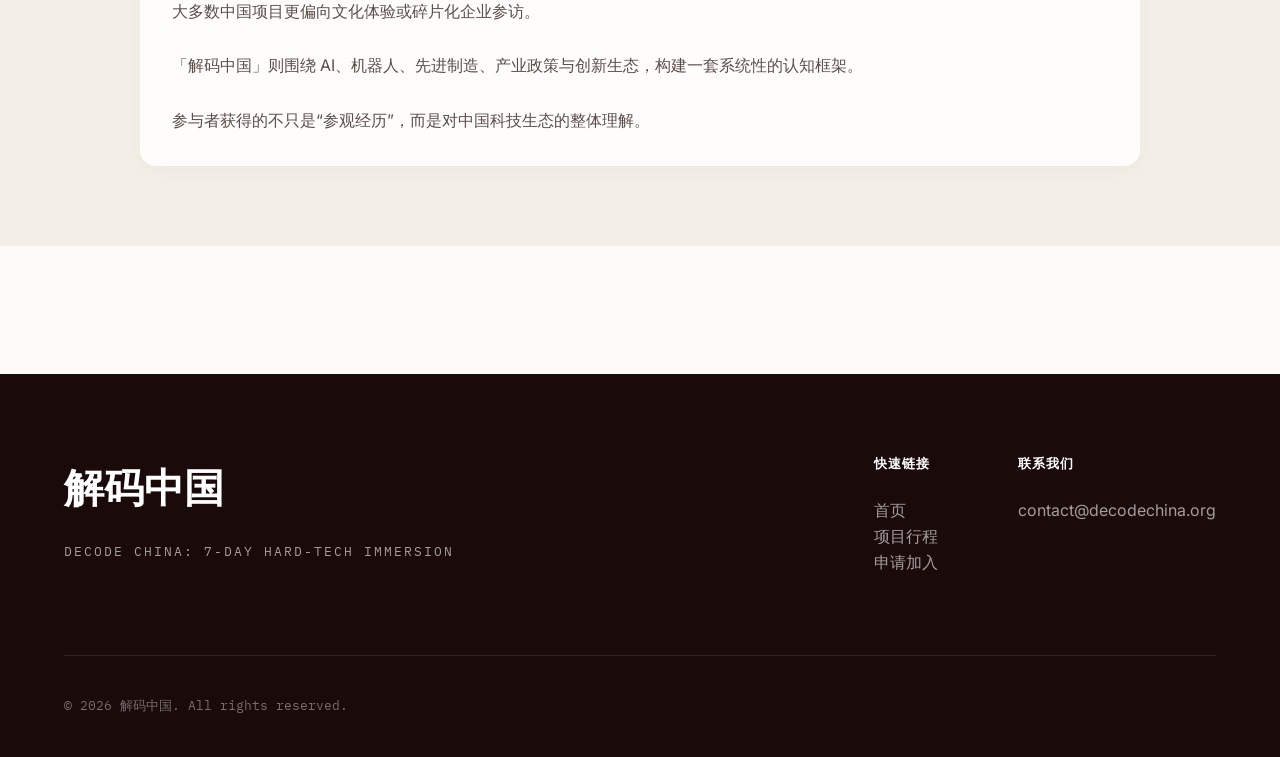
==== commit 1d52ca99: "Content updates: Decode China rename and string logic fixes" ====
--- a/apply.html
+++ b/apply.html
@@ -53,7 +53,7 @@
         <div class="container">
             <h1
                 style="background: var(--gradient-primary); -webkit-background-clip: text; background-clip: text; -webkit-text-fill-color: transparent;">
-                <span class="lang-zh">准备好解码中国了吗？</span><span class="lang-en">READY TO UNLOCK CHINA?</span>
+                <span class="lang-zh">准备好解码中国了吗？</span><span class="lang-en">READY TO DECODE CHINA?</span>
             </h1>
             <p class="page-description">
                 <span class="lang-zh">席位有限，采取滚动录取制。锁定 2026 年最重要的这一周。</span>
@@ -71,7 +71,7 @@
                         Future Early</span></h2>
                 <p>
                     <span class="lang-zh">“解码中国”专为那些渴望超越表象、深度洞察价值的<strong>创新者与决策者</strong>量身打造。</span>
-                    <span class="lang-en">Unlock China is built for <strong>driven professionals</strong> who want more
+                    <span class="lang-en">Decode China is built for <strong>driven professionals</strong> who want more
                         than headlines.</span>
                 </p>
 
@@ -433,7 +433,7 @@
                         <div class="form-row">
                             <div class="form-group">
                                 <label for="hear-about"><span class="lang-zh">你是怎么了解到解码中国项目的？</span><span
-                                        class="lang-en">How did you hear about Unlock China?</span> *</label>
+                                        class="lang-en">How did you hear about Decode China?</span> *</label>
                                 <select id="hear-about-zh" class="lang-zh" name="hear_about" required>
                                     <option value="" disabled selected>请选择</option>
                                     <option value="From a friend / colleague">朋友/同事推荐</option>
@@ -593,13 +593,13 @@
                     </p>
                 </div>
                 <div class="faq-item" style="grid-column: 1 / -1;">
-                    <h4><span class="lang-zh">「解码中国」与其他中国项目有什么不同？</span><span class="lang-en">What makes Unlock China
+                    <h4><span class="lang-zh">「解码中国」与其他中国项目有什么不同？</span><span class="lang-en">What makes Decode China
                             different from other China programs?</span></h4>
                     <p>
                         <span class="lang-zh">大多数中国项目更偏向文化体验或碎片化企业参访。<br><br>「解码中国」则围绕
                             AI、机器人、先进制造、产业政策与创新生态，构建一套系统性的认知框架。<br><br>参与者获得的不只是“参观经历”，而是对中国科技生态的整体理解。</span>
                         <span class="lang-en">Most China programs focus on broad cultural exposure or fragmented company
-                            visits.<br><br>Unlock China is designed around a systems-level understanding of:<br>• AI
+                            visits.<br><br>Decode China is designed around a systems-level understanding of:<br>• AI
                             infrastructure<br>• robotics<br>• advanced manufacturing<br>• industrial policy<br>•
                             innovation ecosystems<br><br>Rather than isolated impressions, participants leave with a
                             structured framework for understanding China’s evolving technology landscape.</span>
@@ -615,7 +615,7 @@
             <div class="footer-content">
                 <div class="footer-brand">
                     <h3><span class="lang-zh">解码中国</span><span class="lang-en">Decode China</span></h3>
-                    <p class="tagline">UNLOCK CHINA: 7-DAY HARD-TECH IMMERSION</p>
+                    <p class="tagline">DECODE CHINA: 7-DAY HARD-TECH IMMERSION</p>
                 </div>
 
                 <div class="footer-links">
